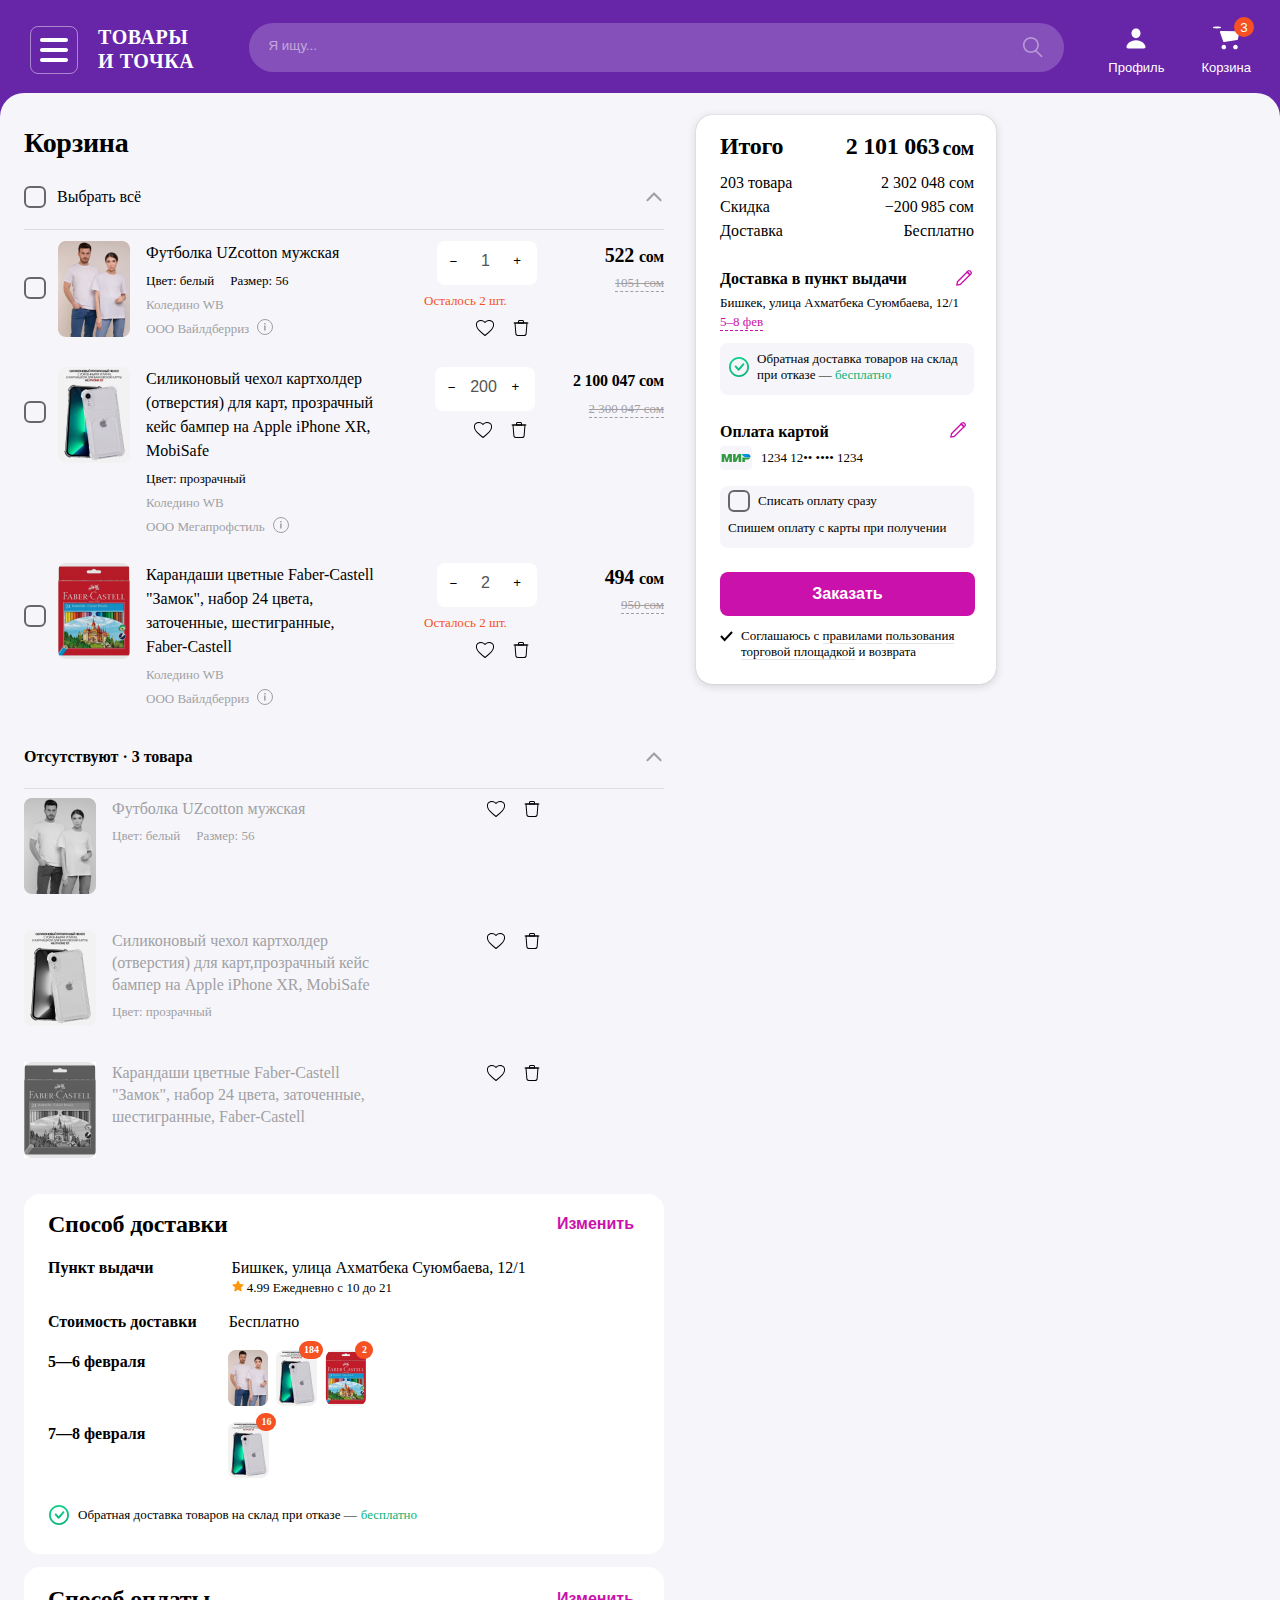
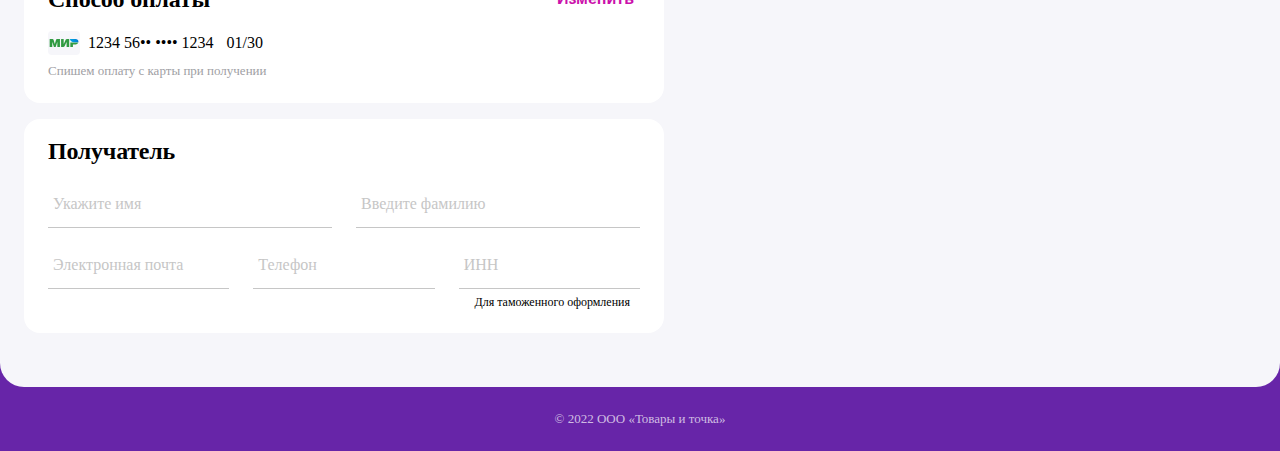
==== src/index.html @ 8419128e "init: counter" ====
<!DOCTYPE html>
<html lang="en">
	<head>
		<meta charset="UTF-8" />
		<meta name="viewport" content="width=device-width, initial-scale=1.0" />
		<link rel="stylesheet" href="/src/styles/reset.css" />
		<link rel="stylesheet" href="/src/styles/fonts.css" />
		<link rel="stylesheet" href="/src/styles/style.css" />
		<title>wb-cart</title>
	</head>
	<body>
		<!-- Header -->
		<header class="header">
			<div class="header__inner">
				<div class="header__box">
					<button class="header__burger">
						<img
							src="../public/images/catalog-burger.svg"
							alt="cart_icon"
							class="header__burger_image"
						/>

						<span class="header__burger-span">
							<svg width="28" height="28" viewBox="0 0 28 28" fill="none" xmlns="http://www.w3.org/2000/svg">
							<path fill-rule="evenodd" clip-rule="evenodd" d="M2.75 6C2.75 5.30964 3.30964 4.75 4 4.75H24C24.6904 4.75 25.25 5.30964 25.25 6C25.25 6.69036 24.6904 7.25 24 7.25H4C3.30964 7.25 2.75 6.69036 2.75 6Z" fill="white"/>
							<path fill-rule="evenodd" clip-rule="evenodd" d="M2.75 14C2.75 13.3096 3.30964 12.75 4 12.75H24C24.6904 12.75 25.25 13.3096 25.25 14C25.25 14.6904 24.6904 15.25 24 15.25H4C3.30964 15.25 2.75 14.6904 2.75 14Z" fill="white"/>
							<path fill-rule="evenodd" clip-rule="evenodd" d="M2.75 22C2.75 21.3096 3.30964 20.75 4 20.75H18C18.6904 20.75 19.25 21.3096 19.25 22C19.25 22.6904 18.6904 23.25 18 23.25H4C3.30964 23.25 2.75 22.6904 2.75 22Z" fill="white"/>
						</svg>
						</span>

					</button>
					<h1 class="header__title">Товары <br />и точка</h1>
				</div>

				<h1 class="header__logo">
					Товары и точка
				</h1>

				<div class="header__input-wrapper">
					<input
						type="text"
						class="header__input"
						placeholder="Я ищу..."
					/>
					<span class="header__input-span">
						<img
							src="../public/images/search.svg"
							alt="search_icon"
						/>
					</span>

					<button class="header__profile-search">
						<svg width="28" height="28" viewBox="0 0 28 28" fill="none" xmlns="http://www.w3.org/2000/svg">
							<path fill-rule="evenodd" clip-rule="evenodd" d="M5.99886 12C5.99886 10.4087 6.631 8.88258 7.75622 7.75736C8.88143 6.63214 10.4076 6 11.9989 6C13.5902 6 15.1163 6.63214 16.2415 7.75736C17.3667 8.88258 17.9989 10.4087 17.9989 12C17.9989 13.5913 17.3667 15.1174 16.2415 16.2426C15.1163 17.3679 13.5902 18 11.9989 18C10.4076 18 8.88143 17.3679 7.75622 16.2426C6.631 15.1174 5.99886 13.5913 5.99886 12ZM11.9989 4C10.7257 4.00018 9.471 4.30422 8.339 4.88684C7.20699 5.46946 6.23038 6.31384 5.49034 7.3498C4.7503 8.38577 4.26819 9.5834 4.08409 10.8432C3.89998 12.1029 4.0192 13.3884 4.43183 14.5928C4.84446 15.7973 5.53859 16.8858 6.45652 17.768C7.37446 18.6502 8.48969 19.3006 9.70953 19.6651C10.9294 20.0296 12.2186 20.0977 13.4701 19.8638C14.7215 19.6298 15.8991 19.1006 16.9049 18.32L22.4339 23.85C22.6215 24.0375 22.8759 24.1428 23.1412 24.1427C23.4065 24.1426 23.6608 24.0371 23.8484 23.8495C24.0359 23.6619 24.1412 23.4074 24.1411 23.1421C24.141 22.8769 24.0355 22.6225 23.8479 22.435L18.3179 16.905C19.2356 15.7225 19.8032 14.3063 19.9561 12.8173C20.109 11.3283 19.8411 9.82621 19.1829 8.48188C18.5246 7.13754 17.5024 6.00485 16.2324 5.21256C14.9625 4.42027 13.4957 4.00017 11.9989 4Z" fill="white"/>
						</svg>
					</button>
				</div>

				<div class="header__wrapper">
					<button class="header__profile">
						<img
							src="/public/images/user-icon.svg"
							alt="user_icon"
						/>
						<p class="header__profile-text">Профиль</p>
					</button>
					<button class="header__cart">
						<img
							src="/public/images/cart-icon.svg"
							alt="user_icon"
						/>
						<span class="header__cart-span">3</span>
						<span class="header__profile-text">Корзина</span>

					</button>

				</div>
			</div>
		</header>
		<!-- Main -->
		<main class="main">
			<div class="container">
				<!-- cart -->
				<section class="cart">
					<div class="orders">
						<h2 class="orders__title">Корзина</h2>
						<!-- custom checkbox -->
						<div class="orders__box">
							<label class="checkbox__wrap">
								<input
										type="checkbox"
										class="real-checkbox"
								/>
								<span class="custom-checkbox select-all"></span>
								<span class="checkbox__wrap-spn">Выбрать всё</span>
							</label>
							<span class="orders__box-spn">
								<img
								src="../public/images/arrow-icon.svg"
								alt="arrow-icon"
							/>
							</span>
						</div>


						<div class="orders__mob">
							<label class="checkbox__mob-wrap">
								<input
										type="checkbox"
										class="real-checkbox"
								/>
								<span class="custom-checkbox__mob"></span>
								Выбрать все
							</label>

							<img
									src="../public/images/arrow-icon.svg"
									alt="arrow-icon"
							/>
						</div>

						<!-- orders list and orders items -->
						<ul class="orders__list">
							<li class="orders__item">
								<div class="order__item_inner">
									<label class="checkbox__wrap-custom">
										<input
											type="checkbox"
											class="real-checkbox selected-check"
										
										/>
										<span class="custom-checkbox"></span>
									</label>
									<div class="orders__item-box">
										<img
											src="../public/images/cart-item-1.png"
											alt="item-photo"
											class="orders__item-img"
										/>

										<div class="order__container">
											<h3 class="order__container-titile">
												Футболка UZcotton мужская
											</h3>
											<div class="text__container">
												<p class="cart__text">
													Цвет: белый
												</p>
												<p class="cart__text">
													Размер: 56
												</p>
											</div>
											<p class="order__container_descr">
												Коледино WB
											</p>
											<div class="place__container">
												<p
													class="order__container_place"
												>
													OOO Вайлдберриз
												</p>
												<span class="order__container-span" id="place-1">
													<img
													src="../public/images/icon-20.svg"
													alt="icon"
												/>
												</span>


												<div class="place-tooltip" id="tooltip-place-1">
													<div class="place-tooltip__inner">
														<p class="place-tooltip__title">OOO «МЕГАПРОФСТИЛЬ»</p>
														<p class="place-tooltip__text">ОГРН: 5167746237148</p>
														<p class="place-tooltip__adress">129337, Москва, улица Красная Сосна, 2, корпус 1, стр. 1, помещение 2, офис 34</p>
													</div>
												</div>


											</div>
										</div>
									</div>
								</div>
								<!-- counter -->
								<div class="orders__wrap">
									<div class="order__counter">
										<div class="order__counter-container" data-counter>
											<button class="order__counter-btn btn-minus">
												−
											</button>
											<input type="text" class="order__counter-spn" disabled value="1" id="input-1"
												></input>
											
											<button
												class="order__counter-btn  btn-plus"
											>
											+
											</button>
										</div>
										<p class="order__counter-text">
											Осталось 2 шт.
										</p>
										<!-- wrapper -->
										<div class="order__wrap">
											<button class="order__wrap_btn">
												<span class="order-hurt">
													<svg width="20" height="20" viewBox="0 0 20 20" fill="none" xmlns="http://www.w3.org/2000/svg">
														<path fill-rule="evenodd" clip-rule="evenodd" d="M3.03396 4.05857C2.26589 4.75224 1.76684 5.83284 1.99493 7.42928C2.22332 9.02783 3.26494 10.6852 4.80436 12.3478C6.25865 13.9184 8.10962 15.4437 9.99996 16.874C11.8903 15.4437 13.7413 13.9184 15.1956 12.3478C16.735 10.6852 17.7766 9.02783 18.005 7.4293C18.233 5.83285 17.734 4.75224 16.9659 4.05856C16.1766 3.34572 15.055 3 14 3C12.1319 3 11.0923 4.08479 10.5177 4.68443C10.4581 4.7466 10.4035 4.80356 10.3535 4.85355C10.1582 5.04882 9.84166 5.04882 9.6464 4.85355C9.59641 4.80356 9.54182 4.7466 9.48224 4.68443C8.90757 4.08479 7.86797 3 5.99995 3C4.94495 3 3.82325 3.34573 3.03396 4.05857ZM2.36371 3.31643C3.37369 2.40427 4.75202 2 5.99995 2C8.07123 2 9.34539 3.11257 9.99996 3.77862C10.6545 3.11257 11.9287 2 14 2C15.2479 2 16.6262 2.40428 17.6362 3.31644C18.6674 4.24776 19.2668 5.66715 18.9949 7.5707C18.7233 9.47217 17.5149 11.3148 15.9294 13.0272C14.3355 14.7486 12.3064 16.3952 10.3 17.9C10.1222 18.0333 9.87773 18.0333 9.69995 17.9C7.69353 16.3952 5.66443 14.7485 4.0706 13.0272C2.48503 11.3148 1.27665 9.47217 1.00498 7.57072C0.733012 5.66716 1.33249 4.24776 2.36371 3.31643Z" fill="black"/>
														</svg>
														
												</span>
											</button>
											<button class="order__wrap_btn">
												<span class="order__trash">
													<svg width="20" height="20" viewBox="0 0 20 20" fill="none" xmlns="http://www.w3.org/2000/svg">
														<path fill-rule="evenodd" clip-rule="evenodd" d="M2.5 5C2.5 4.72386 2.72386 4.5 3 4.5H17C17.2761 4.5 17.5 4.72386 17.5 5C17.5 5.27614 17.2761 5.5 17 5.5H3C2.72386 5.5 2.5 5.27614 2.5 5Z" fill="black"/>
														<path fill-rule="evenodd" clip-rule="evenodd" d="M3.4584 4.5H16.5059L15.6411 15.6926C15.5405 16.9947 14.4546 18 13.1486 18H6.84639C5.54299 18 4.45829 16.9986 4.35435 15.6994L3.4584 4.5ZM4.5416 5.5L5.35117 15.6196C5.41353 16.3992 6.06435 17 6.84639 17H13.1486C13.9322 17 14.5837 16.3968 14.6441 15.6155L15.4256 5.5H4.5416Z" fill="black"/>
														<path fill-rule="evenodd" clip-rule="evenodd" d="M13 5.5H7V3.46875C7 2.65758 7.65758 2 8.46875 2H11.5312C12.3424 2 13 2.65758 13 3.46875V5.5ZM8.46875 3C8.20987 3 8 3.20987 8 3.46875V4.5H12V3.46875C12 3.20987 11.7901 3 11.5312 3H8.46875Z" fill="black"/>
														</svg>
														
												</span>
											</button>
										</div>
									</div>
									<!-- total-price -->
									<div class="order__total">
										<p class="order__total-price">
											522 <span class="order__total-spn">сом</span>
									</p>
										<p class="order__total-ghost">
											1051 сом
										</p>
										<div class="order__total-tooltip">
											<ul class="total__tooltip-list">
												<li class="total__tooltip-item">
													<p class="tooltip__item-ghost">Скидка 55%</p>
													<p class="tooltip__item-text">−300 сом</p>
												</li>
												<li class="total__tooltip-item">
													<p class="tooltip__item-ghost">Скидка покупателя 10%</p>
													<p class="tooltip__item-text">−30 сом</p>
												</li>
											</ul>
										</div>
									</div>
								</div>
							</li>
							<li class="orders__item">
								<div class="order__item_inner">
									<label class="checkbox__wrap-custom-2">
										<input
											type="checkbox"
											class="real-checkbox selected-check"
										/>
										<span class="custom-checkbox check-1"></span>
									</label>
									<div class="orders__item-box">
										<img
											src="../public/images/cart-item-2.png"
											alt="item-photo"
											class="orders__item-img"
										/>

										<div class="order__container">
											<h3 class="order__container-titile">
												Силиконовый чехол картхолдер<br> (отверстия) для карт, прозрачный<br> кейс бампер на Apple iPhone XR,<br> MobiSafe
											</h3>
											<div class="text__container">
												<p class="cart__text">
													Цвет: прозрачный
												</p>
											
											</div>
											<p class="order__container_descr">
												Коледино WB
											</p>
											<div class="place__container">
												<p
													class="order__container_place"
												>
                                                OOO Мегапрофстиль
												</p>
												<span class="order__container-span" id="place-2">
													<img
													src="../public/images/icon-20.svg"
													alt="icon"
												/>

												<div class="place-tooltip place-style-1" id="tooltip-place-2">
													<div class="place-tooltip__inner">
														<p class="place-tooltip__title">OOO «МЕГАПРОФСТИЛЬ»</p>
														<p class="place-tooltip__text">ОГРН: 5167746237148</p>
														<p class="place-tooltip__adress">129337, Москва, улица Красная Сосна, 2, корпус 1, стр. 1, помещение 2, офис 34</p>
													</div>
												</div>

											</div>
										</div>
									</div>
								</div>
								<!-- counter -->
								<div class="orders__wrap">
									<div class="order__counter">
										<div class="order__counter-container" data-counter>
											<button class="order__counter-btn btn-minus">
												−
											</button>
											<input type="text" class="order__counter-spn" disabled value="200" id="input-1"
												></input>
											
											<button
												class="order__counter-btn  btn-plus"
											>
											+
											</button>
											
										</div>
										
										
										<!-- wrapper -->
										<div class="order__wrap">
											<button class="order__wrap_btn">
												<span class="order-hurt">
													<svg width="20" height="20" viewBox="0 0 20 20" fill="none" xmlns="http://www.w3.org/2000/svg">
														<path fill-rule="evenodd" clip-rule="evenodd" d="M3.03399 4.05857C2.26592 4.75224 1.76687 5.83284 1.99496 7.42928C2.22335 9.02783 3.26497 10.6852 4.80439 12.3478C6.25868 13.9184 8.10965 15.4437 9.99999 16.874C11.8903 15.4437 13.7413 13.9184 15.1956 12.3478C16.7351 10.6852 17.7767 9.02783 18.005 7.4293C18.2331 5.83285 17.734 4.75224 16.9659 4.05856C16.1767 3.34572 15.055 3 14 3C12.132 3 11.0924 4.08479 10.5177 4.68443C10.4581 4.7466 10.4035 4.80356 10.3535 4.85355C10.1583 5.04882 9.84169 5.04882 9.64643 4.85355C9.59644 4.80356 9.54185 4.7466 9.48227 4.68443C8.9076 4.08479 7.868 3 5.99999 3C4.94498 3 3.82328 3.34573 3.03399 4.05857ZM2.36374 3.31643C3.37372 2.40427 4.75205 2 5.99999 2C8.07126 2 9.34542 3.11257 9.99999 3.77862C10.6545 3.11257 11.9287 2 14 2C15.2479 2 16.6262 2.40428 17.6362 3.31644C18.6674 4.24776 19.2669 5.66715 18.995 7.5707C18.7233 9.47217 17.515 11.3148 15.9294 13.0272C14.3355 14.7486 12.3064 16.3952 10.3 17.9C10.1222 18.0333 9.87776 18.0333 9.69999 17.9C7.69356 16.3952 5.66446 14.7485 4.07063 13.0272C2.48506 11.3148 1.27668 9.47217 1.00501 7.57072C0.733043 5.66716 1.33253 4.24776 2.36374 3.31643Z" fill="black"/>
														</svg>
														
												</span>
											</button>
											<button class="order__wrap_btn">
												<span class="order-trash">
													<svg width="20" height="20" viewBox="0 0 20 20" fill="none" xmlns="http://www.w3.org/2000/svg">
														<path fill-rule="evenodd" clip-rule="evenodd" d="M2.5 5C2.5 4.72386 2.72386 4.5 3 4.5H17C17.2761 4.5 17.5 4.72386 17.5 5C17.5 5.27614 17.2761 5.5 17 5.5H3C2.72386 5.5 2.5 5.27614 2.5 5Z" fill="black"/>
														<path fill-rule="evenodd" clip-rule="evenodd" d="M3.4584 4.5H16.5059L15.6411 15.6926C15.5405 16.9947 14.4546 18 13.1486 18H6.84639C5.54299 18 4.45829 16.9986 4.35435 15.6994L3.4584 4.5ZM4.5416 5.5L5.35117 15.6196C5.41353 16.3992 6.06435 17 6.84639 17H13.1486C13.9322 17 14.5837 16.3968 14.6441 15.6155L15.4256 5.5H4.5416Z" fill="black"/>
														<path fill-rule="evenodd" clip-rule="evenodd" d="M13 5.5H7V3.46875C7 2.65758 7.65758 2 8.46875 2H11.5312C12.3424 2 13 2.65758 13 3.46875V5.5ZM8.46875 3C8.20987 3 8 3.20987 8 3.46875V4.5H12V3.46875C12 3.20987 11.7901 3 11.5312 3H8.46875Z" fill="black"/>
														</svg>
														
												</span>
											</button>
										</div>
									</div>
									<!-- total-price -->
									<div class="order__total">
										<p class="order__total-price price-1">
											2 100 047 
											<span
											class="order__total-spn"
											>сом</span>
										</p>
										<p class="order__total-ghost" id="ghost-2">
											2 300 047 сом
										</p>

										<div class="order__total-tooltip tooltip-2" id="tooltip-2">
											<ul class="total__tooltip-list">
												<li class="total__tooltip-item">
													<p class="tooltip__item-ghost">Скидка 55%</p>
													<p class="tooltip__item-text">−300 сом</p>
												</li>
												<li class="total__tooltip-item">
													<p class="tooltip__item-ghost">Скидка покупателя 10%</p>
													<p class="tooltip__item-text">−30 сом</p>
												</li>
											</ul>
										</div>
									</div>
								</div>
							</li>
							<li class="orders__item">
								<div class="order__item_inner">
									<label class="checkbox__wrap-custom-3 check-2">
										<input
											type="checkbox"
											class="real-checkbox selected-check"
										/>
										<span class="custom-checkbox"></span>
									</label>
									<div class="orders__item-box">
										<img
											src="../public/images/cart-item-3.png"
											alt="item-photo"
											class="orders__item-img"
										/>

										<div class="order__container">
											<h3 class="order__container-titile">
												Карандаши цветные Faber-Castell<br> "Замок", набор 24 цвета,<br> заточенные, шестигранные,<br>Faber-Castell 
											</h3>
											
											<p class="order__container_descr">
												Коледино WB
											</p>
											<div class="place__container">
												<p
													class="order__container_place"
												>
													OOO Вайлдберриз
												</p>
												<span class="order__container-span" id="place-3">
													<img
													src="../public/images/icon-20.svg"
													alt="icon"
												/>
												<div class="place-tooltip place-style-2" id="tooltip-place-3">
													<div class="place-tooltip__inner">
														<p class="place-tooltip__title">OOO «МЕГАПРОФСТИЛЬ»</p>
														<p class="place-tooltip__text">ОГРН: 5167746237148</p>
														<p class="place-tooltip__adress">129337, Москва, улица Красная Сосна, 2, корпус 1, стр. 1, помещение 2, офис 34</p>
													</div>
												</div>

												</span>
											</div>
										</div>
									</div>
								</div>
								<!-- counter -->
								<div class="orders__wrap">
									<div class="order__counter">
										<div class="order__counter-container" data-counter>
											<button class="order__counter-btn btn-minus">
												−
											</button>
											<input type="text" class="order__counter-spn" disabled value="2" id="input-1"
												></input>
											
											<button
												class="order__counter-btn  btn-plus"
											>
											+
											</button>
									
										</div>
										<p class="order__counter-text">
											Осталось 2 шт.
										</p>
										<!-- wrapper -->
										<div class="order__wrap">
											<button class="order__wrap_btn">
												<span class="order-hurt">
													<svg width="20" height="20" viewBox="0 0 20 20" fill="none" xmlns="http://www.w3.org/2000/svg">
														<path fill-rule="evenodd" clip-rule="evenodd" d="M3.03399 4.05857C2.26592 4.75224 1.76687 5.83284 1.99496 7.42928C2.22335 9.02783 3.26497 10.6852 4.80439 12.3478C6.25868 13.9184 8.10965 15.4437 9.99999 16.874C11.8903 15.4437 13.7413 13.9184 15.1956 12.3478C16.7351 10.6852 17.7767 9.02783 18.005 7.4293C18.2331 5.83285 17.734 4.75224 16.9659 4.05856C16.1767 3.34572 15.055 3 14 3C12.132 3 11.0924 4.08479 10.5177 4.68443C10.4581 4.7466 10.4035 4.80356 10.3535 4.85355C10.1583 5.04882 9.84169 5.04882 9.64643 4.85355C9.59644 4.80356 9.54185 4.7466 9.48227 4.68443C8.9076 4.08479 7.868 3 5.99999 3C4.94498 3 3.82328 3.34573 3.03399 4.05857ZM2.36374 3.31643C3.37372 2.40427 4.75205 2 5.99999 2C8.07126 2 9.34542 3.11257 9.99999 3.77862C10.6545 3.11257 11.9287 2 14 2C15.2479 2 16.6262 2.40428 17.6362 3.31644C18.6674 4.24776 19.2669 5.66715 18.995 7.5707C18.7233 9.47217 17.515 11.3148 15.9294 13.0272C14.3355 14.7486 12.3064 16.3952 10.3 17.9C10.1222 18.0333 9.87776 18.0333 9.69999 17.9C7.69356 16.3952 5.66446 14.7485 4.07063 13.0272C2.48506 11.3148 1.27668 9.47217 1.00501 7.57072C0.733043 5.66716 1.33253 4.24776 2.36374 3.31643Z" fill="black"/>
														</svg>
														
												</span>
											</button>
											<button class="order__wrap_btn">
												<span class="order-trash">
													<svg width="20" height="20" viewBox="0 0 20 20" fill="none" xmlns="http://www.w3.org/2000/svg">
														<path fill-rule="evenodd" clip-rule="evenodd" d="M2.5 5C2.5 4.72386 2.72386 4.5 3 4.5H17C17.2761 4.5 17.5 4.72386 17.5 5C17.5 5.27614 17.2761 5.5 17 5.5H3C2.72386 5.5 2.5 5.27614 2.5 5Z" fill="black"/>
														<path fill-rule="evenodd" clip-rule="evenodd" d="M3.4584 4.5H16.5059L15.6411 15.6926C15.5405 16.9947 14.4546 18 13.1486 18H6.84639C5.54299 18 4.45829 16.9986 4.35435 15.6994L3.4584 4.5ZM4.5416 5.5L5.35117 15.6196C5.41353 16.3992 6.06435 17 6.84639 17H13.1486C13.9322 17 14.5837 16.3968 14.6441 15.6155L15.4256 5.5H4.5416Z" fill="black"/>
														<path fill-rule="evenodd" clip-rule="evenodd" d="M13 5.5H7V3.46875C7 2.65758 7.65758 2 8.46875 2H11.5312C12.3424 2 13 2.65758 13 3.46875V5.5ZM8.46875 3C8.20987 3 8 3.20987 8 3.46875V4.5H12V3.46875C12 3.20987 11.7901 3 11.5312 3H8.46875Z" fill="black"/>
														</svg>
														
												</span>
											</button>
										</div>
									</div>
									<!-- total-price -->
									<div class="order__total">
										<p class="order__total-price">
											494
											<span class="order__total-spn"> сом</span>
										<p class="order__total-ghost" id="ghost-3">
											950 сом
										</p>
										<div class="order__total-tooltip tooltip-3" id="tooltip-3">
											<ul class="total__tooltip-list">
												<li class="total__tooltip-item">
													<p class="tooltip__item-ghost">Скидка 55%</p>
													<p class="tooltip__item-text">−300 сом</p>
												</li>
												<li class="total__tooltip-item">
													<p class="tooltip__item-ghost">Скидка покупателя 10%</p>
													<p class="tooltip__item-text">−30 сом</p>
												</li>
											</ul>
										</div>
									</div>
								</div>
							</li>
							<!-- mobile -->
							<li class="orders__item-mobile nth-1">
								<div class="orders__mobile-right">
										<label class="checkbox__wrap-custom">
										<input
												type="checkbox"
												class="real-checkbox"
										/>
										<span class="custom-checkbox checkbox-1"></span>
									</label>
									<!-- mobile-counter -->
									<img src="../public/images/cart-item-1.png" alt="icon" class="item__mobile">
									<div class="order__counter-container">
										<button class="order__counter-btn counter-modile-decr">
											<svg width="11" height="2" viewBox="0 0 11 2" fill="none" xmlns="http://www.w3.org/2000/svg">
												<path d="M10.0996 1.49088H0.919922V0.182281H10.0996V1.49088Z" fill="black" fill-opacity="0.2"/>
												</svg>												
										</button>
										<span class="order__counter-spn"
										>1</span
										>
										<button
												class="order__counter-btn-disable counter-modile-decr"
										>
										<svg width="11" height="10" viewBox="0 0 11 10" fill="none" xmlns="http://www.w3.org/2000/svg">
											<path d="M10.0996 5.49088H6.1543V9.42642H4.85547V5.49088H0.919922V4.18228H4.85547V0.246735H6.1543V4.18228H10.0996V5.49088Z" fill="black"/>
											</svg>
											
										</button>
									</div>
									<span class="orders__mobile-spn">56</span>
								</div>
								<div class="orders__mobile-left">
									<div class="mobile-left__inner">
										<div class="mobile__price-wrap">
											<p class="mobile__price-new">
												522
												<span class="mobile__price-old"> сом</span>
											</p>

											<p class="order__total-ghost">
												1051 сом
											</p>
										</div>
										<p class="mobile__item-title">Футболка UZcotton мужская</p>
										<p class="mobile__item-descr">Цвет: белый</p>
										<p class="mobile__item-ghost">Коледино WB</p>


										<div class="mobile__fav-container">
											<div class="mobile__fav-container--left">
												<p class="mobile__fav-text">Осталось 2 шт.</p>
											</div>
											<div class="mobile__fav-container--right">
												<img src="/public/images/icon-hurt.svg" alt="hurt-icon">
												<img src="/public/images/icon-trash.svg" alt="trash-icon">
											</div>
										</div>
									</div>

								</div>
							</li>
							<li class="orders__item-mobile">
								<div class="orders__mobile-right">
									<label class="checkbox__wrap-custom">
										<input
												type="checkbox"
												class="real-checkbox"
										/>
										<span class="custom-checkbox"></span>
									</label>
									<img src="../public/images/cart-item-2.png" alt="icon" class="item__mobile">
									<div class="order__counter-container container-order-1">
										<button class="order__counter-btn">
											<svg width="11" height="2" viewBox="0 0 11 2" fill="none" xmlns="http://www.w3.org/2000/svg">
												<path d="M10.0996 1.49088H0.919922V0.182281H10.0996V1.49088Z" fill="black"/>
												</svg>
												
										</button>
										<span class="order__counter-spn"
										>200</span
										>
										<button
												class="order__counter-btn-disable dis-1 counter-modile-decr"
										>
										<svg width="11" height="10" viewBox="0 0 11 10" fill="none" xmlns="http://www.w3.org/2000/svg">
											<path d="M10.0996 5.49088H6.1543V9.42642H4.85547V5.49088H0.919922V4.18228H4.85547V0.246735H6.1543V4.18228H10.0996V5.49088Z" fill="black"/>
											</svg>
											
										</button>
									</div>

								</div>
								<div class="orders__mobile-left">
									<div class="mobile-left__inner">
										<div class="mobile__price-wrap price-wrap-1">
											<p class="mobile__price-new">
												2 100 047
												<span class="mobile__price-old"> сом</span>
											</p>

											<p class="order__total-ghost">
												2 300 047 сом
											</p>
										</div>
										<p class="mobile__item-title">Силиконовый чехол<br> картхолдер (отверстия) для...</p>
										<p class="mobile__item-descr">Цвет: прозрачный</p>
										<p class="mobile__item-ghost">Коледино WB</p>


										<div class="mobile__fav-container cont-1">
											<div class="mobile__fav-container--left">

											</div>
											<div class="mobile__fav-container--right">
												<img src="/public/images/icon-hurt.svg" alt="hurt-icon">
												<img src="/public/images/icon-trash.svg" alt="trash-icon">
											</div>
										</div>
									</div>

								</div>
							</li>
							<li class="orders__item-mobile nth-3">
								<div class="orders__mobile-right">
									<label class="checkbox__wrap-custom">
										<input
												type="checkbox"
												class="real-checkbox"
										/>
										<span class="custom-checkbox checkbox-3"></span>
									</label>
									<img src="../public/images/cart-item-3.png" alt="icon" class="item__mobile">
									<div class="order__counter-container container-order-2">
										<button class="order__counter-btn">
											<svg width="11" height="3" viewBox="0 0 11 3" fill="none" xmlns="http://www.w3.org/2000/svg">
												<path d="M10.0996 2.15753H0.919922V0.848938H10.0996V2.15753Z" fill="black"/>
												</svg>
												
										</button>
										<span class="order__counter-spn"
										>2</span
										>
										<button
												class="order__counter-btn-disable dis-1"
										>
										<svg width="11" height="11" viewBox="0 0 11 11" fill="none" xmlns="http://www.w3.org/2000/svg">
											<path d="M10.0996 6.15753H6.1543V10.0931H4.85547V6.15753H0.919922V4.84894H4.85547V0.913391H6.1543V4.84894H10.0996V6.15753Z" fill="black"/>
											</svg>
											
										</button>
									</div>
								</div>
								<div class="orders__mobile-left">
									<div class="mobile-left__inner">
										<div class="mobile__price-wrap price-wrap-2">
											<p class="mobile__price-new">
												494
												<span class="mobile__price-old"> сом</span>
											</p>

											<p class="order__total-ghost">
												950 сом
											</p>
										</div>
										<p class="mobile__item-title">Карандаши цветные Faber-<br>Castell "Замок", набор 24 цв...</p>
										<p class="mobile__item-ghost">Коледино WB</p>


										<div class="mobile__fav-container fav-2">
											<div class="mobile__fav-container--left">
												<p class="mobile__fav-text">Осталось 2 шт.</p>
											</div>
											<div class="mobile__fav-container--right">
												<img src="/public/images/icon-hurt.svg" alt="hurt-icon">
												<img src="/public/images/icon-trash.svg" alt="trash-icon">
											</div>
										</div>
									</div>

								</div>
							</li>
						</ul>
                        <!-- absence items -->
                        <div class="ubsence">
                            <div class="ubsence__inner">
                                <h4 class="ubsence__title">
                                    Отсутствуют · 3 товара
                                </h4>
                                <span class="orders__box-span">
									<img src="../public/images/arrow-icon.svg" alt="arrow-icon">
								</span>
                            </div>

                            <ul class="ubsence__list">
                                <li class="ubsence__item">
                                    <div class="ubsence__item-container">
                                        <img src="/public/images/ghost-cart-1.png" alt="cart_icon">
                                        <div class="ubsence__container">
                                            <h4 class="ubsence__container_title">Футболка UZcotton мужская</h4>
                                            <div class="ubsence__box">
                                                <p class="ubsence__box_text">Цвет: белый</p>
                                                <p class="ubsence__box_text">Размер: 56</p>
                                            </div>
                                        </div>
                                    </div>
                                    
                                    <div class="ubsense__icons">
                                        <button
                                        class="ubsense__icons-btn"
                                        >
										<span class="order-hurt">
											<svg width="20" height="20" viewBox="0 0 20 20" fill="none" xmlns="http://www.w3.org/2000/svg">
												<path fill-rule="evenodd" clip-rule="evenodd" d="M3.03399 4.05857C2.26592 4.75224 1.76687 5.83284 1.99496 7.42928C2.22335 9.02783 3.26497 10.6852 4.80439 12.3478C6.25868 13.9184 8.10965 15.4437 9.99999 16.874C11.8903 15.4437 13.7413 13.9184 15.1956 12.3478C16.7351 10.6852 17.7767 9.02783 18.005 7.4293C18.2331 5.83285 17.734 4.75224 16.9659 4.05856C16.1767 3.34572 15.055 3 14 3C12.132 3 11.0924 4.08479 10.5177 4.68443C10.4581 4.7466 10.4035 4.80356 10.3535 4.85355C10.1583 5.04882 9.84169 5.04882 9.64643 4.85355C9.59644 4.80356 9.54185 4.7466 9.48227 4.68443C8.9076 4.08479 7.868 3 5.99999 3C4.94498 3 3.82328 3.34573 3.03399 4.05857ZM2.36374 3.31643C3.37372 2.40427 4.75205 2 5.99999 2C8.07126 2 9.34542 3.11257 9.99999 3.77862C10.6545 3.11257 11.9287 2 14 2C15.2479 2 16.6262 2.40428 17.6362 3.31644C18.6674 4.24776 19.2669 5.66715 18.995 7.5707C18.7233 9.47217 17.515 11.3148 15.9294 13.0272C14.3355 14.7486 12.3064 16.3952 10.3 17.9C10.1222 18.0333 9.87776 18.0333 9.69999 17.9C7.69356 16.3952 5.66446 14.7485 4.07063 13.0272C2.48506 11.3148 1.27668 9.47217 1.00501 7.57072C0.733043 5.66716 1.33253 4.24776 2.36374 3.31643Z" fill="black"/>
												</svg>
										</span>
									
									</button>
                                        <button 
                                        class="ubsense__icons-btn"
                                        >
                                            <span class="order-trash">
												<svg width="20" height="20" viewBox="0 0 20 20" fill="none" xmlns="http://www.w3.org/2000/svg">
													<path fill-rule="evenodd" clip-rule="evenodd" d="M2.5 5C2.5 4.72386 2.72386 4.5 3 4.5H17C17.2761 4.5 17.5 4.72386 17.5 5C17.5 5.27614 17.2761 5.5 17 5.5H3C2.72386 5.5 2.5 5.27614 2.5 5Z" fill="black"/>
													<path fill-rule="evenodd" clip-rule="evenodd" d="M3.4584 4.5H16.5059L15.6411 15.6926C15.5405 16.9947 14.4546 18 13.1486 18H6.84639C5.54299 18 4.45829 16.9986 4.35435 15.6994L3.4584 4.5ZM4.5416 5.5L5.35117 15.6196C5.41353 16.3992 6.06435 17 6.84639 17H13.1486C13.9322 17 14.5837 16.3968 14.6441 15.6155L15.4256 5.5H4.5416Z" fill="black"/>
													<path fill-rule="evenodd" clip-rule="evenodd" d="M13 5.5H7V3.46875C7 2.65758 7.65758 2 8.46875 2H11.5312C12.3424 2 13 2.65758 13 3.46875V5.5ZM8.46875 3C8.20987 3 8 3.20987 8 3.46875V4.5H12V3.46875C12 3.20987 11.7901 3 11.5312 3H8.46875Z" fill="black"/>
													</svg>
													
											</span>
                                        </button>
                                    </div>
                                </li>
                                <li class="ubsence__item">
                                    <div class="ubsence__item-container">
                                        <img src="/public/images/ghost-cart-2.png" alt="cart_icon">
                                        <div class="ubsence__container">
                                            <h4 class="ubsence__container_title">Силиконовый чехол картхолдер<br> (отверстия) для карт,прозрачный кейс<br> бампер на Apple iPhone XR, MobiSafe</h4>
                                            <div class="ubsence__box">
                                                <p class="ubsence__box_text">Цвет: прозрачный</p>
                                            </div>
                                        </div>
                                    </div>
                                    
                                    <div class="ubsense__icons">
                                        <button
                                        class="ubsense__icons-btn"
                                        >
										<span class="order-hurt">
											<svg width="20" height="20" viewBox="0 0 20 20" fill="none" xmlns="http://www.w3.org/2000/svg">
												<path fill-rule="evenodd" clip-rule="evenodd" d="M3.03399 4.05857C2.26592 4.75224 1.76687 5.83284 1.99496 7.42928C2.22335 9.02783 3.26497 10.6852 4.80439 12.3478C6.25868 13.9184 8.10965 15.4437 9.99999 16.874C11.8903 15.4437 13.7413 13.9184 15.1956 12.3478C16.7351 10.6852 17.7767 9.02783 18.005 7.4293C18.2331 5.83285 17.734 4.75224 16.9659 4.05856C16.1767 3.34572 15.055 3 14 3C12.132 3 11.0924 4.08479 10.5177 4.68443C10.4581 4.7466 10.4035 4.80356 10.3535 4.85355C10.1583 5.04882 9.84169 5.04882 9.64643 4.85355C9.59644 4.80356 9.54185 4.7466 9.48227 4.68443C8.9076 4.08479 7.868 3 5.99999 3C4.94498 3 3.82328 3.34573 3.03399 4.05857ZM2.36374 3.31643C3.37372 2.40427 4.75205 2 5.99999 2C8.07126 2 9.34542 3.11257 9.99999 3.77862C10.6545 3.11257 11.9287 2 14 2C15.2479 2 16.6262 2.40428 17.6362 3.31644C18.6674 4.24776 19.2669 5.66715 18.995 7.5707C18.7233 9.47217 17.515 11.3148 15.9294 13.0272C14.3355 14.7486 12.3064 16.3952 10.3 17.9C10.1222 18.0333 9.87776 18.0333 9.69999 17.9C7.69356 16.3952 5.66446 14.7485 4.07063 13.0272C2.48506 11.3148 1.27668 9.47217 1.00501 7.57072C0.733043 5.66716 1.33253 4.24776 2.36374 3.31643Z" fill="black"/>
												</svg>
										</span>

									</button>
                                        <button 
                                        class="ubsense__icons-btn"
                                        >
										<span class="order-trash">
											<svg width="20" height="20" viewBox="0 0 20 20" fill="none" xmlns="http://www.w3.org/2000/svg">
												<path fill-rule="evenodd" clip-rule="evenodd" d="M2.5 5C2.5 4.72386 2.72386 4.5 3 4.5H17C17.2761 4.5 17.5 4.72386 17.5 5C17.5 5.27614 17.2761 5.5 17 5.5H3C2.72386 5.5 2.5 5.27614 2.5 5Z" fill="black"/>
												<path fill-rule="evenodd" clip-rule="evenodd" d="M3.4584 4.5H16.5059L15.6411 15.6926C15.5405 16.9947 14.4546 18 13.1486 18H6.84639C5.54299 18 4.45829 16.9986 4.35435 15.6994L3.4584 4.5ZM4.5416 5.5L5.35117 15.6196C5.41353 16.3992 6.06435 17 6.84639 17H13.1486C13.9322 17 14.5837 16.3968 14.6441 15.6155L15.4256 5.5H4.5416Z" fill="black"/>
												<path fill-rule="evenodd" clip-rule="evenodd" d="M13 5.5H7V3.46875C7 2.65758 7.65758 2 8.46875 2H11.5312C12.3424 2 13 2.65758 13 3.46875V5.5ZM8.46875 3C8.20987 3 8 3.20987 8 3.46875V4.5H12V3.46875C12 3.20987 11.7901 3 11.5312 3H8.46875Z" fill="black"/>
												</svg>
												
										</span>
                                        </button>
                                    </div>
                                </li>
                                <li class="ubsence__item">
                                    <div class="ubsence__item-container">
                                        <img src="/public/images/ghost-cart-3.jpg" alt="cart_icon">
                                        <div class="ubsence__container">
                                            <h4 class="ubsence__container_title">Карандаши цветные Faber-Castell<br> "Замок", набор 24 цвета, заточенные,<br> шестигранные, Faber-Castell</h4>
                                            
                                        </div>
                                    </div>
                                    
                                    <div class="ubsense__icons">
                                        <button
                                        class="ubsense__icons-btn"
                                        >
										<span class="order-hurt">
											<svg width="20" height="20" viewBox="0 0 20 20" fill="none" xmlns="http://www.w3.org/2000/svg">
												<path fill-rule="evenodd" clip-rule="evenodd" d="M3.03399 4.05857C2.26592 4.75224 1.76687 5.83284 1.99496 7.42928C2.22335 9.02783 3.26497 10.6852 4.80439 12.3478C6.25868 13.9184 8.10965 15.4437 9.99999 16.874C11.8903 15.4437 13.7413 13.9184 15.1956 12.3478C16.7351 10.6852 17.7767 9.02783 18.005 7.4293C18.2331 5.83285 17.734 4.75224 16.9659 4.05856C16.1767 3.34572 15.055 3 14 3C12.132 3 11.0924 4.08479 10.5177 4.68443C10.4581 4.7466 10.4035 4.80356 10.3535 4.85355C10.1583 5.04882 9.84169 5.04882 9.64643 4.85355C9.59644 4.80356 9.54185 4.7466 9.48227 4.68443C8.9076 4.08479 7.868 3 5.99999 3C4.94498 3 3.82328 3.34573 3.03399 4.05857ZM2.36374 3.31643C3.37372 2.40427 4.75205 2 5.99999 2C8.07126 2 9.34542 3.11257 9.99999 3.77862C10.6545 3.11257 11.9287 2 14 2C15.2479 2 16.6262 2.40428 17.6362 3.31644C18.6674 4.24776 19.2669 5.66715 18.995 7.5707C18.7233 9.47217 17.515 11.3148 15.9294 13.0272C14.3355 14.7486 12.3064 16.3952 10.3 17.9C10.1222 18.0333 9.87776 18.0333 9.69999 17.9C7.69356 16.3952 5.66446 14.7485 4.07063 13.0272C2.48506 11.3148 1.27668 9.47217 1.00501 7.57072C0.733043 5.66716 1.33253 4.24776 2.36374 3.31643Z" fill="black"/>
												</svg>
										</span>
										
									</button>
                                        <button 
                                        class="ubsense__icons-btn"
                                        >
										<span class="order-trash">
											<svg width="20" height="20" viewBox="0 0 20 20" fill="none" xmlns="http://www.w3.org/2000/svg">
												<path fill-rule="evenodd" clip-rule="evenodd" d="M2.5 5C2.5 4.72386 2.72386 4.5 3 4.5H17C17.2761 4.5 17.5 4.72386 17.5 5C17.5 5.27614 17.2761 5.5 17 5.5H3C2.72386 5.5 2.5 5.27614 2.5 5Z" fill="black"/>
												<path fill-rule="evenodd" clip-rule="evenodd" d="M3.4584 4.5H16.5059L15.6411 15.6926C15.5405 16.9947 14.4546 18 13.1486 18H6.84639C5.54299 18 4.45829 16.9986 4.35435 15.6994L3.4584 4.5ZM4.5416 5.5L5.35117 15.6196C5.41353 16.3992 6.06435 17 6.84639 17H13.1486C13.9322 17 14.5837 16.3968 14.6441 15.6155L15.4256 5.5H4.5416Z" fill="black"/>
												<path fill-rule="evenodd" clip-rule="evenodd" d="M13 5.5H7V3.46875C7 2.65758 7.65758 2 8.46875 2H11.5312C12.3424 2 13 2.65758 13 3.46875V5.5ZM8.46875 3C8.20987 3 8 3.20987 8 3.46875V4.5H12V3.46875C12 3.20987 11.7901 3 11.5312 3H8.46875Z" fill="black"/>
												</svg>
												
										</span>
                                        </button>
                                    </div>
                                </li>

								<li class="ubsence__item-mobile nonline">
									<div class="ubsence__mobile-inner">
										<div class="ubsence__mobile-left">
											<img src="/public/images/ghost-cart-1.png" alt="item" class="ghost__mob">
											<span class="ubsence__mobile-spn">56</span>
										</div>
										<div class="ubsence__mobile-right">
											<p class="ubsence__mobile-title">
												Футболка UZcotton мужская
											</p>
											<p class="ubsence__mobile-sub">
												Цвет: белый
											</p>
										</div>

									</div>
									<div class="ubsence__mobile-container">
										<div>
											<button class="ubsence__mobile-button">
												<img src="/public/images/icon-hurt.svg" alt="icon">
											</button>

											<button class="ubsence__mobile-button">
												<img src="/public/images/icon-trash.svg" alt="icon">
											</button>
										</div>
									</div>
								</li>
								<li class="ubsence__item-mobile">
									<div class="ubsence__mobile-inner inner-2">
										<div class="ubsence__mobile-left">
											<img src="/public/images/ghost-cart-2.png" alt="item" class="ghost__mob">

										</div>
										<div class="ubsence__mobile-right">
											<p class="ubsence__mobile-title">
												Силиконовый чехол<br> картхолдер (отверстия) для...
											</p>
											<p class="ubsence__mobile-sub">
												Цвет: прозрачный
											</p>
										</div>

									</div>
									<div class="ubsence__mobile-container">
										<div>
											<button class="ubsence__mobile-button">
												<img src="/public/images/icon-hurt.svg" alt="icon">
											</button>

											<button class="ubsence__mobile-button">
												<img src="/public/images/icon-trash.svg" alt="icon">
											</button>
										</div>
									</div>
								</li>
								<li class="ubsence__item-mobile">
									<div class="ubsence__mobile-inner inner-3">
										<div class="ubsence__mobile-left">
											<img src="/public/images/ghost-cart-3.jpg" alt="card" class="ghost__mob">
											<label class="checkbox__wrap-custom">
												<input
														type="checkbox"
														class="real-checkbox"
												/>
												<span class="custom-checkbox ghost"></span>
											</label>
											<span class="ubsence__mobile-spn spn-1">56/54/52...</span>
										</div>
										<div class="ubsence__mobile-right">
											<p class="ubsence__mobile-title">
												Карандаши цветные Faber-<br>Castell "Замок", набор 24 цв...
											</p>
										</div>

									</div>
									<div class="ubsence__mobile-container">
										<div>
											<button class="ubsence__mobile-button">
												<img src="/public/images/icon-hurt.svg" alt="icon">
											</button>

											<button class="ubsence__mobile-button">
												<img src="/public/images/icon-trash.svg" alt="icon">
											</button>
										</div>
									</div>
								</li>

                            </ul>
                        </div>
                        <!-- delevery -->

                        <div class="delevery">
                            <div class="delevery__inner">
                                <div class="delevery__box">
                                    <h2 class="delevery__title">Способ доставки</h2>
                                    <button class="delevery__button">Изменить</button>
                                </div>

                                <ul class="delevery__list">
                                    <li class="delevery__item item-1">
                                        <p class="item__title">Пункт выдачи</p>
                                        <div class="delevery__descr">
                                            <p class="delevery__text">Бишкек, улица Ахматбека Суюмбаева, 12/1</p>
                                        <p class="delevery__sub">
											<svg width="12" height="12" viewBox="0 0 12 12" fill="none" xmlns="http://www.w3.org/2000/svg">
												<path fill-rule="evenodd" clip-rule="evenodd" d="M6.69769 1.14922C6.43817 0.528396 5.56198 0.528387 5.30244 1.14919L6.69769 1.14922ZM5.30244 1.14919L4.14719 3.90977L1.19202 4.16613C0.519264 4.22467 0.262282 5.05966 0.759713 5.49464L3.00514 7.45915L2.33207 10.3824C2.18436 11.0238 2.87792 11.5567 3.46133 11.2023L6.00032 9.65611L8.53797 11.2015C9.12269 11.5588 9.81568 11.0227 9.66861 10.3826L8.99549 7.45915L11.2402 5.49537C11.7385 5.05961 11.4793 4.22519 10.8083 4.16667L7.85294 3.91029L6.69769 1.14922" fill="#FF970D"/>
												</svg>
												 4.99 Ежедневно с 10 до 21 </p>
                                        </div>
                                    </li>
									<li class="delevery__item">
                                        <p class="item__title">Стоимость доставки</p>
                                        <div class="delevery__descr">
                                            <p class="delevery__text">Бесплатно</p>
                                        </div>
                                    </li>
									<li class="delevery__item item-3">
                                        <p class="item__title">5—6 февраля</p>
                                        <div class="cart-container">
                                            <img src="../public/images/delevery-1.png" alt="cart_icon" class="delevery-cart-1">
												<img src="../public/images/delevery-2.png" alt="cart_icon"
												class="delevery-cart-2"
												>	
											<img src="../public/images/delevery-3.png" alt="cart_icon"
											class="delevery-cart-3"
											>
											<span class="price-span">184</span>
											<span class="price-span-2">2</span>
                                        </div>
                                    </li>
									<li class="delevery__item item-3">
                                        <p class="item__title">7—8 февраля</p>
                                        <div class="cart-container">
											<img src="../public/images/delevery-2.png" alt="cart_icon"
											class="delevery-cart-3"
											>
											<span class="price-span-3">16</span>
                                        </div>
                                    </li>
                                </ul>
								<div class="delevery__info">
									<img src="../public/images/delvery_info.svg" alt="icon">
									<p class="delevery__info-text">
										Обратная доставка товаров на склад при отказе —
									</p>
									<p class="delevery__info-green">бесплатно</p>

									<div class="delevery__info-tooltip" id="info-tooltip-1">
										<div class="info-tooltip__inner">
											<p class="info-tooltip__text">Если товары вам не подойдут, мы вернем их обратно на склад — это бесплатно</p>
										</div>
									</div>
								</div>

								<div class="delevery__mobile-info">
									<img src="../public/images/delvery_info.svg" alt="icon" class="info__img">
									<div class="delevery__mobile-box">
										<p class="delevery__mobile-text">
											Обратная доставка товаров на склад<br> при отказе — <span class="delevery__mobile-green">бесплатно</span>
										
										</p>
									</div>
								</div>
                            </div>
                        </div>
						<!-- payment -->
						<div class="payment">
							<div class="payment__inner">
								<div class="delevery__box">
                                    <h2 class="delevery__title">Способ оплаты</h2>
                                    <button class="delevery__button" id="delevery-btn">Изменить</button>
                                </div>
								<div class="payment__box">
									<img src="/public/images/payment-cart.svg" alt="payment_icon">
									<p class="payment__text">
										1234 56•• •••• 1234
									</p>
									<p class="payment__text">
										01/30
									</p>
								</div>
								<p class="payment__descr">Спишем оплату с карты при получении</p>
							</div>
						</div>

						<!-- form -->

						<div class="form">
							<div class="form__inner">
								<h2 class="delevery__title">Получатель</h2>
								<form class="form__box">
									<div class="group">
										<input type="text" required="required" class="input__text text-1" id="name-text">
										<span class="highlight"></span>
										<span class="bar"></span>
										<label class="form__label">Укажите имя</label>
										<span class="form__span-name"></span>
									</div>
									<div class="group">
										<input type="text" required="required" class="input__text text-2">
										<span class="highlight"></span>
										<span class="bar"></span>
										<label class="form__label">Введите фамилию</label>
										<span class="form__span-surname"></span>
									</div>
									</div>
									<div class="form__bottom">
										<div class="group">
											<input type="text" required="required" class="input__text text-3" data-rule="email">
											<span class="highlight"></span>
											<span class="bar"></span>
											<label class="form__label">Электронная почта</label>
											<span class="form__span">Проверьте адресс электронной почты</span>
										</div>
										<div class="group">
											<input type="phone" required="required" class="input__text text-4" data-rule="phone">
											<span class="highlight"></span>
											<span class="bar"></span>
											<label class="form__label">Телефон</label>
											<span class="form__span-next"></span>
										</div>
										<div class="group">
											<input type="number" required="required" class="input__text input-3 text-5" data-rule="inn">
											<span class="highlight"></span>
											<span class="bar"></span>
											<label class="form__label">ИНН</label>
											<span class="form__span-inn"></span>
										</div>
									
									</div>
									<div class="text-box">
										<p class="form__descr">
											Для таможенного оформления
										</p>
									</div>
								</form>
							</div>
						</div>

					</div>
					
				</section>
				<section class="total__cart">
					<div class="sum">
						<h2 class="sum__title">Итого</h2>
						<div class="sum__title_box">
							<p class="sum__title" id="total__sum">2 101 063</p>
						<p class="sum__title-text">сом</p>
						</div>
					</div>
					<ul class="sum__list">
						<li  class="sum__item">
							<p class="sum__item-text">203 товара</p>
							<p class="sum__item-text">2 302 048 сом</p>
						</li>
						<li  class="sum__item">
							<p class="sum__item-text">Скидка</p>
							<p class="sum__item-text">−200 985 сом</p>
						</li>
						<li  class="sum__item">
							<p class="sum__item-text">Доставка</p>
							<p class="sum__item-text">Бесплатно</p>
						</li>
					</ul>
					
					<div class="point">
						<div class="point__box">
							<h3 class="point__box-title">Доставка в пункт выдачи</h3>
							<span class="point__box-span">
								<img src="../public/images/icon-pen.svg" alt="icon_pen">
							</span>
						</div>

						<div class="point__inner">
							<p class="point__box-adress">Бишкек, улица Ахматбека Суюмбаева, 12/1</p>
						<p class="point__box-date">5–8 фев</p>
						</div>
					</div>


					<div class="redelivery__inner">
					<div class="redelivery">
							<img src="../public/images/delvery_info.svg" alt="icon">
						<div class="redelivery__box">
							<p class="redelivery__text">Обратная доставка товаров на склад при отказе — <span class="redelivery__green">бесплатно</span></p>



							<div class="delevery__info-tooltip tooltip-redelevery" id="redelivery-tooltip-1">
								<div class="info-tooltip__inner">
									<p class="info-tooltip__text">Если товары вам не подойдут, мы вернем их обратно на склад — это бесплатно</p>
								</div>
							</div>
							
						</div>
						</div> 
					</div>

					<div class="payments-cart">
						<div class="payments-cart__inner">
							<h4 class="payment-cart__title">Оплата картой</h4>
							<button class="payment__cart-btn"><img src="../public/images/icon-pen.svg" alt="icon-cart"></button>
						</div>

						<div class="payments-carts__box">
							<img src="/public/images/payment-cart.svg" alt="icon-cart">
							<p class="payments-carts__box-text">
								1234 12•• •••• 1234
							</p>
						</div>

						<div class="debit">
							<div class="debit__inner">
							
									<label class="checkbox__wrap check-4">
										<input type="checkbox" class="real-checkbox" />
										<span class="custom-checkbox" id="payments"></span>
										<p class="debit__text">
											Списать оплату сразу
										</p>
									</label>
							</div>
							<p class="debit__subtitle">Спишем оплату с карты при получении</p>
						</div>

						<div class="debit__mobile">
							<div>
								<div class="debit__mobile-inner">
									<label class="checkbox__mob-wrap">
										<input
												type="checkbox"
												class="real-checkbox"
										/>
										<span class="custom-checkbox__mob"></span>
										<span class="debit__mobile-text">Списать оплату сразу</span>
									</label>
									<p class="debit__mobile-sub">Спишем оплату с карты при получении</p>
								</div>
							</div>
						</div>


						<!-- orders -->

						<div class="order">
							<button class="order__btn">
								Заказать
							</button>

							<div class="order__inner">
								<img src="../public/images/access-icon.svg" alt="access-icon">

								<p class="order__text">
									Соглашаюсь с <a href="#" class="order__link">правилами</a> <a href="#" class="order__link" >пользования торговой
										площадкой</a> и возврата
								</p>

								<p class="order__text-mobile">Соглашаюсь с <a href="#" class="order__link">правилами</a><a href="#" class="order__link" >пользования торговой
									площадкой</a>и возврата</p>
							</div>
						</div>

					</div>

				</section>
		</main>
		<!-- Footer -->
		<footer class="footer">
			<p class="footer__text">
				© 2022  ООО «Товары и точка»
			</p>
		</footer>

		<!-- mobile-panel -->
		<div class="panel">
			<div class="panel__inner">
				<ul class="panel__list">
					<li class="panel__item">
						<svg width="28" height="29" viewBox="0 0 28 29" fill="none" xmlns="http://www.w3.org/2000/svg">
							<path fill-rule="evenodd" clip-rule="evenodd" d="M3.39249 13.7635C2.43526 14.7047 3.10172 16.333 4.44418 16.333H4.99997V22.3332C4.99997 23.4378 5.89541 24.3332 6.99997 24.3332H11.25C11.5261 24.3332 11.75 24.1093 11.75 23.8332V20.7433C11.75 19.6387 12.6454 18.7433 13.75 18.7433H14.25C15.3545 18.7433 16.25 19.6387 16.25 20.7433V23.8332C16.25 24.1093 16.4738 24.3332 16.75 24.3332H21C22.1045 24.3332 23 23.4378 23 22.3332V16.333H23.3787C24.7151 16.333 25.3843 14.7173 24.4393 13.7724L14.7012 4.03434C14.313 3.64615 13.6844 3.6435 13.2929 4.02842L3.39249 13.7635Z" fill="#CCCCCC"/>
							</svg>
							
					</li>
					<li class="panel__item">
						<svg width="29" height="29" viewBox="0 0 29 29" fill="none" xmlns="http://www.w3.org/2000/svg">
							<g clip-path="url(#clip0_13_122)">
							<rect width="28" height="28" transform="translate(0.5 0.333252)" fill="white"/>
							<path fill-rule="evenodd" clip-rule="evenodd" d="M20.2961 17.8333L23.1846 20.7217C23.2211 20.7583 23.2568 20.7955 23.2914 20.8333H27C27.8285 20.8333 28.5 20.1617 28.5 19.3333C28.5 18.5048 27.8285 17.8333 27 17.8333H20.2961ZM20.1278 8.83325C19.7007 7.73683 19.1026 6.72591 18.3662 5.83325H27C27.8285 5.83325 28.5 6.50482 28.5 7.33325C28.5 8.16168 27.8285 8.83325 27 8.83325H20.1278ZM20.8735 12.82C20.8735 12.4874 20.8587 12.1583 20.8298 11.8333H27C27.8285 11.8333 28.5 12.5048 28.5 13.3333C28.5 14.1617 27.8285 14.8333 27 14.8333H20.6891C20.8103 14.1799 20.8735 13.5068 20.8735 12.82Z" fill="#CCCCCC"/>
							<path fill-rule="evenodd" clip-rule="evenodd" d="M4.3999 12.82C4.3999 9.78974 6.85639 7.33325 9.88663 7.33325C12.9169 7.33325 15.3734 9.78974 15.3734 12.82C15.3734 15.8502 12.9169 18.3067 9.88663 18.3067C6.85639 18.3067 4.3999 15.8502 4.3999 12.82ZM0.899902 12.82C0.899902 7.85675 4.9234 3.83325 9.88663 3.83325C14.8499 3.83325 18.8734 7.85675 18.8734 12.82C18.8734 14.1704 18.5755 15.4513 18.0419 16.6004C17.7159 17.3024 17.7875 18.1533 18.3348 18.7006L21.7702 22.136C22.3872 22.753 22.3872 23.7535 21.7702 24.3705C21.1531 24.9876 20.1527 24.9876 19.5356 24.3705L16.2116 21.0465C15.6412 20.4761 14.7457 20.4241 14.0301 20.7966C12.7903 21.4419 11.3811 21.8067 9.88663 21.8067C4.9234 21.8067 0.899902 17.7832 0.899902 12.82Z" fill="#CCCCCC"/>
							</g>
							<defs>
							<clipPath id="clip0_13_122">
							<rect width="28" height="28" fill="white" transform="translate(0.5 0.333252)"/>
							</clipPath>
							</defs>
							</svg>
							
					</li>
					<li class="panel__item panel-item-3">
						<svg width="28" height="29" viewBox="0 0 28 29" fill="none" xmlns="http://www.w3.org/2000/svg">
							<path fill-rule="evenodd" clip-rule="evenodd" d="M10.3248 18.4744C10.4895 18.9686 10.99 19.2688 11.5036 19.1814L24.1601 17.0281C24.596 16.954 24.9396 16.616 25.0209 16.1813L26.5023 8.25891C26.5592 7.95471 26.3289 7.67241 26.0194 7.66708L7.35686 7.34608C6.99275 7.33982 6.7318 7.69539 6.84695 8.04086L10.3248 18.4744Z" fill="#CB11AB"/>
							<path fill-rule="evenodd" clip-rule="evenodd" d="M23.75 25.3333C24.9926 25.3333 26 24.3259 26 23.0833C26 21.8406 24.9926 20.8333 23.75 20.8333C22.5074 20.8333 21.5 21.8406 21.5 23.0833C21.5 24.3259 22.5074 25.3333 23.75 25.3333Z" fill="#CB11AB"/>
							<path fill-rule="evenodd" clip-rule="evenodd" d="M10.75 25.3333C11.9926 25.3333 13 24.3259 13 23.0833C13 21.8406 11.9926 20.8333 10.75 20.8333C9.50736 20.8333 8.5 21.8406 8.5 23.0833C8.5 24.3259 9.50736 25.3333 10.75 25.3333Z" fill="#CB11AB"/>
							<path fill-rule="evenodd" clip-rule="evenodd" d="M2.45442 3.56046C3.1177 3.41833 4.01745 3.33325 5 3.33325C5.98255 3.33325 6.8823 3.41833 7.54558 3.56046C7.87345 3.63072 8.16489 3.71927 8.38495 3.83075C8.4917 3.88484 8.61185 3.959 8.71511 4.06714C8.80017 4.15621 9 4.40237 9 4.83325C9 5.26413 8.80017 5.5103 8.71511 5.59937C8.61185 5.7075 8.4917 5.78167 8.38495 5.83575C8.16489 5.94724 7.87345 6.03579 7.54558 6.10604C6.8823 6.24818 5.98255 6.33325 5 6.33325C4.01745 6.33325 3.1177 6.24818 2.45442 6.10604C2.12655 6.03579 1.83511 5.94724 1.61505 5.83575C1.5083 5.78167 1.38815 5.7075 1.28489 5.59937C1.19983 5.5103 1 5.26413 1 4.83325C1 4.40237 1.19983 4.15621 1.28489 4.06714C1.38815 3.959 1.5083 3.88484 1.61505 3.83075C1.83511 3.71927 2.12655 3.63072 2.45442 3.56046Z" fill="#CB11AB"/>
							</svg>
							
					</li>
					<li class="panel__item">
						<svg width="29" height="29" viewBox="0 0 29 29" fill="none" xmlns="http://www.w3.org/2000/svg">
							<path d="M14.9791 23.7496C14.6019 24.0835 14.0344 24.0835 13.6576 23.7491C8.25224 18.9528 3.5 14.2808 3.5 10.3115C3.5 6.94183 6.11818 4.33325 9.50011 4.33325C11.1584 4.33325 12.8167 5.02852 14.007 6.18601C14.2282 6.40108 14.59 6.40108 14.8112 6.18601C16.0015 5.02852 17.6599 4.33325 19.3182 4.33325C22.7 4.33325 25.3182 6.94183 25.3182 10.3115C25.3182 14.2809 20.3979 18.9531 14.9791 23.7496Z" fill="#CCCCCC"/>
							</svg>
							
					</li>
					<li class="panel__item">
						<svg width="28" height="29" viewBox="0 0 28 29" fill="none" xmlns="http://www.w3.org/2000/svg">
							<path fill-rule="evenodd" clip-rule="evenodd" d="M2.80005 22.7061C2.80005 23.7739 3.54488 24.3333 5.62764 24.3333H21.9725C24.0552 24.3333 24.8 23.7739 24.8 22.7061C24.8 19.6044 20.5656 15.3333 13.8069 15.3333C7.03453 15.3333 2.80005 19.6044 2.80005 22.7061Z" fill="#CCCCCC"/>
							<path fill-rule="evenodd" clip-rule="evenodd" d="M18.8 8.26675C18.8 11.1204 16.4913 13.3333 13.8001 13.3333C11.1088 13.3333 8.80006 11.1204 8.80006 8.29093C8.78692 5.4977 11.122 3.33325 13.8001 3.33325C16.4781 3.33325 18.8 5.44933 18.8 8.26675Z" fill="#CCCCCC"/>
							</svg>
							
					</li>
				</ul>
			</div>
		</div>

		<!-- side menu -->

		<!-- popup - price -->
		<div class="overlay">
			<div class="popup-payment">
				<div class="popup-payment__top">
					<h3 class="popup-payment__top-title">Способ оплаты</h3>
					<span class="popup-payment__top-spn" id="popup-payments-close">
						<img src="../public/images/search-close.svg" alt="icon-search">
					</span>
				</div>
				<div class="popup-payment__content">
					<ul class="popup-payment__content-list">
						<li class="popup-payment__content-item">
							<label class="popup-payment__content-label">
								<input type="radio" class="popup-radio__real" name="payments" value="cart-sber">
								<span class="popup-radio__custom"></span>
								<img src="../public/images/payments-content-1.svg" alt="icon-payment">
								<p class="popup-payment__content-text">1234 56•• •••• 1234</p>
							</label>
						</li>
						<li class="popup-payment__content-item">
							<label class="popup-payment__content-label">
								<input type="radio" class="popup-radio__real" name="payments" value="cart-sber">
								<span class="popup-radio__custom"></span>
								<img src="../public/images/payments-content-2.svg" alt="icon-payment">
								<p class="popup-payment__content-text">1234 56•• •••• 1234</p>
							</label>
						</li>
						<li class="popup-payment__content-item">
							<label class="popup-payment__content-label">
								<input type="radio" class="popup-radio__real" name="payments" value="cart-sber">
								<span class="popup-radio__custom"></span>
								<img src="../public/images/payments-content-4.svg" alt="icon-payment">
								<p class="popup-payment__content-text">1234 56•• •••• 1234</p>
							</label>
						</li>
						<li class="popup-payment__content-item">
							<label class="popup-payment__content-label">
								<input type="radio" class="popup-radio__real" name="payments" value="cart-sber">
								<span class="popup-radio__custom"></span>
								<img src="../public/images/payments-content-3.svg" alt="icon-payment">
								<p class="popup-payment__content-text">1234 56•• •••• 1234</p>
							</label>
						</li>
					</ul>
				</div>
				<div class="popup-payment__bottom">
					<button class="popup-payment__btn">Выбрать</button>
				</div>
			</div>
		</div>

		<!-- delevery-overlay -->
		<div class="delevery-overlay">
			<div class="delevery-popup">
				<div class="delevery-popup__top">
					<h3 class="popup-payment__top-title">Способ доставки</h3>
					<span class="popup-payment__top-spn" id="popup-delevery-close">
						<img src="../public/images/search-close.svg" alt="icon-search">
					</span>
				</div>
				<div class="delevery-popup__place">
					<button class="delevery-popup__place-span">В пункт выдачи</button>
					<button class="delevery-popup__place-span">Курьером</button>
				</div>
				<div class="delevery-popup__adress">
					<p class="delevery-popup__adress-text">Мои адреса</p>
					<ul class="delevery-popup__adress-list">
						<li class="delevery-popup__adress-item">
							<label class="popup-payment__content-label">
								<input type="radio" class="popup-radio__real" name="payments" value="cart-sber">
								<span class="popup-radio__custom"></span>
								<p class="popup-payment__content-text">Бишкек, улица Табышалиева, 57</p>
							</label>
							<span class="delevery-popup__adress-span">
								<svg width="20" height="20" viewBox="0 0 20 20" fill="none" xmlns="http://www.w3.org/2000/svg">
									<path fill-rule="evenodd" clip-rule="evenodd" d="M2.5 5C2.5 4.72386 2.72386 4.5 3 4.5H17C17.2761 4.5 17.5 4.72386 17.5 5C17.5 5.27614 17.2761 5.5 17 5.5H3C2.72386 5.5 2.5 5.27614 2.5 5Z" fill="#A0A0A4"/>
									<path fill-rule="evenodd" clip-rule="evenodd" d="M3.4584 4.5H16.5059L15.6411 15.6926C15.5405 16.9947 14.4546 18 13.1486 18H6.84639C5.54299 18 4.45829 16.9986 4.35435 15.6994L3.4584 4.5ZM4.5416 5.5L5.35117 15.6196C5.41353 16.3992 6.06435 17 6.84639 17H13.1486C13.9322 17 14.5837 16.3968 14.6441 15.6155L15.4256 5.5H4.5416Z" fill="#A0A0A4"/>
									<path fill-rule="evenodd" clip-rule="evenodd" d="M13 5.5H7V3.46875C7 2.65758 7.65758 2 8.46875 2H11.5312C12.3424 2 13 2.65758 13 3.46875V5.5ZM8.46875 3C8.20987 3 8 3.20987 8 3.46875V4.5H12V3.46875C12 3.20987 11.7901 3 11.5312 3H8.46875Z" fill="#A0A0A4"/>
									</svg>
									
							</span>
						</li>
						<li class="delevery-popup__adress-item">
							<label class="popup-payment__content-label">
								<input type="radio" class="popup-radio__real" name="payments" value="cart-sber">
								<span class="popup-radio__custom"></span>
								<p class="popup-payment__content-text">Бишкек, улица Жукеева-Пудовкина, 77/1</p>
							</label>
							<span class="delevery-popup__adress-span">
								<svg width="20" height="20" viewBox="0 0 20 20" fill="none" xmlns="http://www.w3.org/2000/svg">
									<path fill-rule="evenodd" clip-rule="evenodd" d="M2.5 5C2.5 4.72386 2.72386 4.5 3 4.5H17C17.2761 4.5 17.5 4.72386 17.5 5C17.5 5.27614 17.2761 5.5 17 5.5H3C2.72386 5.5 2.5 5.27614 2.5 5Z" fill="#A0A0A4"/>
									<path fill-rule="evenodd" clip-rule="evenodd" d="M3.4584 4.5H16.5059L15.6411 15.6926C15.5405 16.9947 14.4546 18 13.1486 18H6.84639C5.54299 18 4.45829 16.9986 4.35435 15.6994L3.4584 4.5ZM4.5416 5.5L5.35117 15.6196C5.41353 16.3992 6.06435 17 6.84639 17H13.1486C13.9322 17 14.5837 16.3968 14.6441 15.6155L15.4256 5.5H4.5416Z" fill="#A0A0A4"/>
									<path fill-rule="evenodd" clip-rule="evenodd" d="M13 5.5H7V3.46875C7 2.65758 7.65758 2 8.46875 2H11.5312C12.3424 2 13 2.65758 13 3.46875V5.5ZM8.46875 3C8.20987 3 8 3.20987 8 3.46875V4.5H12V3.46875C12 3.20987 11.7901 3 11.5312 3H8.46875Z" fill="#A0A0A4"/>
									</svg>
									
							</span>
						</li>
						<li class="delevery-popup__adress-item">
							<label class="popup-payment__content-label">
								<input type="radio" class="popup-radio__real" name="payments" value="cart-sber">
								<span class="popup-radio__custom"></span>
								<p class="popup-payment__content-text">Бишкек, микрорайон Джал, улица Ахунбаева Исы, 67/1</p>
							</label>
							<span class="delevery-popup__adress-span">
								<svg width="20" height="20" viewBox="0 0 20 20" fill="none" xmlns="http://www.w3.org/2000/svg">
									<path fill-rule="evenodd" clip-rule="evenodd" d="M2.5 5C2.5 4.72386 2.72386 4.5 3 4.5H17C17.2761 4.5 17.5 4.72386 17.5 5C17.5 5.27614 17.2761 5.5 17 5.5H3C2.72386 5.5 2.5 5.27614 2.5 5Z" fill="#A0A0A4"/>
									<path fill-rule="evenodd" clip-rule="evenodd" d="M3.4584 4.5H16.5059L15.6411 15.6926C15.5405 16.9947 14.4546 18 13.1486 18H6.84639C5.54299 18 4.45829 16.9986 4.35435 15.6994L3.4584 4.5ZM4.5416 5.5L5.35117 15.6196C5.41353 16.3992 6.06435 17 6.84639 17H13.1486C13.9322 17 14.5837 16.3968 14.6441 15.6155L15.4256 5.5H4.5416Z" fill="#A0A0A4"/>
									<path fill-rule="evenodd" clip-rule="evenodd" d="M13 5.5H7V3.46875C7 2.65758 7.65758 2 8.46875 2H11.5312C12.3424 2 13 2.65758 13 3.46875V5.5ZM8.46875 3C8.20987 3 8 3.20987 8 3.46875V4.5H12V3.46875C12 3.20987 11.7901 3 11.5312 3H8.46875Z" fill="#A0A0A4"/>
									</svg>
									
							</span>
						</li>
					</ul>
				</div>
				<div class="delevery-popup__bottom">
					<button class="popup-payment__btn">Выбрать</button>
				</div>
			</div>
		</div>
		<script src="./scripts/counter.js"></script>
		<script src="./scripts/form.js"></script>
		<script src="./scripts/popups.js"></script>
		<script src="./scripts/tooltip.js"></script>
		<script src="./scripts/total.js"></script>
		<script src="./scripts/cart.js"></script>
		<script src="./scripts/checkboxes.js"></script>
	</body>
</html>
---- src/styles/fonts.css ----
@font-face {
    font-family: SegoeUI;
    font-style: normal;
    font-weight: 400;
    src: url("../fonts/SegoeUI.ttf") format("ttf"),
  }

@font-face {
    font-family: "SegoeUI";
    font-style: bold;
    font-weight: 700;
    src: local("Segoe UI"),
        
         url("../fonts/SegoeUI-Bold.ttf") format("ttf"),
  }
  
@font-face {
  font-family: "SegoeUI";
  font-style: bold;
  font-weight: 600;
  src: local("Segoe UI"),
      
       url("../fonts/SegoeUI-SemiBold.ttf") format("ttf"),
}
---- src/styles/style.css ----
*,
*::after,
*::before {
	box-sizing: border-box;
}

body {
	font-family: Segoe UI, serif, sans-serif;
	font-weight: 400;
	background: #6725a8;
}

.container {
	padding: 38px 22px 54px 0px;
}

button {
	background-color: none;
	border: none;
}

:root {
	--violet: #6725a8;
	--text-black: #000;
	--system-magenta: #cb11ab;
	--dark-system-coral: #ff3b30;
	--system-white: #fff;
	--system-gray: #a0a0a4;
}

/* header */

.header {
	background-color: #6725a8;
	padding: 20px 23px 19px;
}

.header__burger {
	background: inherit;
	border: none;
	cursor: pointer;
	margin-right: 10px;
}

.header__inner {
	display: flex;
	justify-content: space-between;
	align-items: center;
}

.header__box {
	display: flex;
	justify-content: space-between;
	align-items: center;
	gap: 5px;
}

.debit__mobile {
	display: none;
}

.order__text-mobile {
	display: none;
}

.header__title {
	min-width: 106px;
	margin-right: 10px;
	color: var(--system-white);
	font-size: 28px;
	font-style: normal;
	font-weight: 600;
	line-height: 24px;
	font-variant: all-small-caps;
	letter-spacing: 0.56px;
	text-transform: uppercase;
}

.header__input {
	min-width: 100%;
	flex: 1;
}

.header__wrapper {
	display: flex;
	align-items: center;
	gap: 27px;
	transform: translateY(3px);
}

.header__profile {
	display: flex;
	flex-direction: column;
	gap: 7px;
	align-items: center;
}

.header__profile-text {
	font-size: 13px;
	font-weight: 400;
	line-height: 16px;
	color: var(--system-white, #fff);
}

.header__profile,
.header__cart {
	background: inherit;
	border: none;
	cursor: pointer;
}

.header__burger_image {
	transform: translateX(1px) translateY(4px);
}

.header__cart {
	position: relative;
	display: flex;
	flex-direction: column;
	gap: 7px;
	align-items: center;
}

.header__cart-span {
	display: flex;
	align-items: center;
	justify-content: center;
	position: absolute;
	width: 12px;
	height: 18px;
	top: -6px;
	color: var(--system-white);
	right: 3px;
	border-radius: 16px;
	padding: 10px;
	background: #f55123;
}

.header__input-wrapper {
	display: flex;
	flex-grow: 0.9;
	position: relative;
}

.orders__item-mobile {
	display: none;
}

.header__input {
	border-radius: 36px;
	background: rgba(255, 255, 255, 0.2);
	padding: 10px 30px 14px 20px;
	min-height: 49px;
	width: 100%;
	border: none;
	outline: none;
	min-width: 554px;
}

.header__input::placeholder {
	color: var(--system-white);
	opacity: 0.5;
}

.header__input-span {
	position: absolute;
	width: 24px;
	height: 24px;
	top: 12px;
	right: 19px;
}

/* cart */

.main {
	border-radius: 24px 24px 24px 24px;
	background: #f6f6fa;
	display: flex;
	justify-content: center;
	align-items: flex-start;
	gap: 10px;
}

.orders {
	width: 890px;
}

.orders__title {
	font-size: 28px;
	font-style: normal;
	font-weight: 700;
	line-height: 36px;
	letter-spacing: -0.28px;
}

.ubsence__item-mobile {
	display: none;
}

.checkbox__wrap {
	margin-top: 24px;
	display: flex;
	gap: 11px;
	cursor: pointer;
	align-items: center;
	font-size: 16px;
	font-weight: 400;
	line-height: 24px;
	max-width: 150px;
}

.orders__box {
	display: flex;
	align-items: flex-end;
	justify-content: space-between;
	padding-bottom: 20px;
	border-bottom: 1px solid rgba(0, 0, 0, 0.1);
}

/* custom checkbox */

.real-checkbox {
	width: 0;
	height: 0;
	opacity: 0;
	position: absolute;
	z-index: -1;
}

.real-checkbox:focus + .custom-checkbox {
	box-shadow: 0px 0px 0px 1px #fff, 0px 0px 10px #fff;
}

.custom-checkbox {
	display: inline-block;
	width: 22px;
	height: 22px;
	background-color: inherit;
	border: 2px solid #686767;
	border-radius: 6px;
	vertical-align: sub;
	position: relative;
}

.orders__box-spn {
	cursor: pointer;
}

.order__total-tooltip {
	position: absolute;
	top: 51px;
	bottom: 0;
	left: -156px;
	right: 0;
	/* transition effect. not necessary */
	transition: opacity 0.2s, visibility 0.2s;
	visibility: hidden;
	opacity: 0;
}

.visible-tooltip {
	visibility: visible;
	opacity: 1;
}

.total__tooltip-list {
	width: 233px;
	padding: 11px 16px 13px 16px;
	border-radius: 8px;
	background: var(--light-background-nav-bar, #fff);
	box-shadow: 0px 0px 1px 0px rgba(0, 0, 0, 0.3),
		0px 2px 10px 0px rgba(0, 0, 0, 0.15);
}

.total__tooltip-item {
	display: flex;
	align-items: center;
	justify-content: space-between;
}

.total__tooltip-item:nth-child(1) {
	margin-bottom: 8px;
}

.tooltip__item-ghost {
	color: #a0a0a4;
	/* Сайт/Caption */
	font-size: 13px;
	font-style: normal;
	font-weight: 400;
	line-height: 16px;
}

.tooltip__item-text {
	font-size: 13px;
	font-style: normal;
	font-weight: 400;
	line-height: 16px;
}

.tooltip-2 {
	left: -120px;
}

.order__container-span {
	cursor: pointer;
	position: relative;
	display: block;
}

.place-tooltip {
	position: absolute;
	top: 26px;
	bottom: 0;
	left: -4px;
	right: 0;
	/* transition effect. not necessary */
	transition: opacity 0.2s, visibility 0.2s;
	width: 280px;
	visibility: hidden;
	opacity: 0;
}

.place-tooltip__inner {
	display: flex;
	flex-direction: column;
	gap: 8px;
	padding: 11px 16px 13px 16px;
	border-radius: 8px;
	background: #fff;
	box-shadow: 0px 0px 1px 0px rgba(0, 0, 0, 0.3),
		0px 2px 10px 0px rgba(0, 0, 0, 0.15);
}

.place-tooltip__title {
	font-size: 13px;
	font-style: normal;
	font-weight: 800;
	line-height: 16px;
}

.place-tooltip__text {
	font-size: 13px;
	font-style: normal;
	font-weight: 400;
	line-height: 16px;
}

.place-tooltip__adress {
	font-size: 13px;
	font-style: normal;
	font-weight: 400;
	line-height: 16px;
}

.visible-tooltip-place {
	visibility: visible;
	opacity: 1;
}

#tooltip-place-2 {
	top: 16px;
	left: -135px;
}

.place-style-2 {
	left: -120px;
}

.delevery__info-tooltip {
	position: absolute;
	top: 26px;
	bottom: 0;
	right: 39%;
	/* transition effect. not necessary */
	transition: opacity 0.2s, visibility 0.2s;
	width: 288px;
	visibility: hidden;
	opacity: 0;
}

.info-tooltip__inner {
	border-radius: 8px;
	background: var(--background-white, #fff);
	box-shadow: 0px 0px 1px 0px rgba(0, 0, 0, 0.3),
		0px 2px 10px 0px rgba(0, 0, 0, 0.15);
	padding: 10px 16px 14px 16px;
}

.info-visible {
	visibility: visible;
	opacity: 1;
}

.info-tooltip__text {
	font-size: 13px;
	font-style: normal;
	font-weight: 400;
	line-height: 16px;
}

.custom-checkbox::before {
	content: "";
	display: inline-block;
	width: 13px;
	height: 13px;
	background-image: url("../../public/images/checkbox-arrow.svg");
	background-size: contain;
	object-fit: cover;
	background-repeat: no-repeat;
	position: absolute;
	border-radius: 6px;
	left: 50%;
	top: 50%;
	transform: translate(-50%, -50%) scale(0);
	transition: 0.2s ease-in;
}

.delevery__mobile-info {
	display: none;
}

.real-checkbox:checked + .custom-checkbox::before {
	transform: translate(-50%, -50%) scale(1);
}

.real-checkbox:checked + .custom-checkbox {
	background-color: var(--system-magenta);
	border: 2px solid var(--system-magenta);
}

/* cart list, list-items */

.orders__list {
	display: flex;
	flex-direction: column;
	gap: 20px;
	margin-top: 11px;
	max-width: 890px;
}

.hide__ubsence-list {
	display: none !important;
}

.orders__box-span {
	cursor: pointer;
}

.hide__orders-list {
	display: none;
}

.header__burger-span {
	display: none;
}

.orders__item {
	display: flex;
	align-items: flex-start;
	justify-content: space-between;
}

.orders__item-box {
	display: flex;
	gap: 16px;
}

.price-1 {
	font-size: 16px !important;
}

.order__container-titile {
	color: #000;
	font-size: 16px;
	font-weight: 500;
	line-height: 24px;
}

.text__container {
	margin-top: 8px;
	display: flex;
	align-items: center;
	gap: 16px;
}

.order__container_descr {
	margin-top: 8px;
	font-size: 13px;
	font-weight: 400;
	line-height: 16px;
	color: #a0a0a4;
}

.order-hurt svg {
	transition: all 0.3s;
}

.order-hurt:hover path {
	fill: #cb11ab;
}

.order-trash svg {
	transition: all 0.3s;
}

.order-trash:hover path {
	fill: #f55123;
}

.orders__item-img {
	min-width: 72px;
	height: fit-content;
}

.place__container {
	margin-top: 4px;
	display: flex;
	align-items: center;
	gap: 6px;
	position: relative;
}


.order__container_place {
	color: var(--system-gray);
	font-size: 13px;
	font-weight: 400;
	line-height: 16px;
}

.order__counter {
	display: flex;
	flex-direction: column;
	align-items: flex-end;
	gap: 8px;
}

.header__logo {
	display: none;
}

.order__counter-container {
	border-radius: 8px;
	background-color: #fff;
	width: 100px;
	height: 44px;
	display: flex;
	align-items: center;
	justify-content: center;
}



.order__total-spn {
	font-size: 16px;
}

.order__counter-btn {
	border: none;
	background: inherit;
	cursor: pointer;
	display: block;
}

.btn-minus {
	transform: translateY(1px);
}

.btn-disable {
	color: rgba(0, 0, 0, 0.20);
}

.btn-1 {
	transform: translateY(1px);
}


.order__counter-spn {
	display: block;
	width: 44px;
	background: none;
	max-height: 23px;
	border: none;
	font-size: 16px;
	font-weight: 400;
	line-height: 24px;
	text-align: center;
}

.orders__mob {
	display: none;
}



.order__counter-btn-disable:active {
	transform: translateY(-2px);
}

.order__counter-btn:active {
	transform: translateY(-2px);
}

.order__counter-text {
	color: #f55123;
	font-size: 13px;
	font-weight: 400;
	line-height: 16px;
	transform: translateX(-11px);
}

.order__wrap_btn {
	background-color: inherit;
	border: none;
	cursor: pointer;
}

.order__total {
	align-self: flex-start;
	display: flex;
	flex-direction: column;
	gap: 6px;
	align-items: flex-end;
	position: relative;
}

.order__trash:hover path{
	fill:#F55123;
}

.order__total-price {
	color: #000;
	font-size: 20px;
	font-weight: 700;
	line-height: 24px; /* 140% */
	letter-spacing: -0.2px;
}

.order__total-ghost {
	cursor: pointer;
	display: inline-block;
	color: #a0a0a4;
	width: fit-content;
	font-size: 13px;
	font-weight: 400;
	line-height: 16px;
	border-bottom: 1px dashed #a0a0a4;
	position: relative;
	cursor: pointerx;
}

.order__total-ghost::after {
	content: "";
	width: 100%;
	height: 1px;
	background-color: #a0a0a4;
	position: absolute;
	top: 8px;
	left: 0;
}

.order__item_inner {
	display: flex;
	gap: 12px;
	align-items: center;
}

.checkbox__wrap-custom {
	display: flex;
	gap: 11px;
	cursor: pointer;
	align-items: center;
	font-size: 16px;
	font-weight: 400;
	line-height: 24px;
	max-width: 150px;
	margin-bottom: 5px;
}

.orders__wrap {
	display: flex;
	min-width: 220px;
	justify-content: space-between;
}

.checkbox__wrap-custom-2 {
	display: flex;
	gap: 11px;
	cursor: pointer;
	align-items: center;
	font-size: 16px;
	font-weight: 400;
	line-height: 24px;
	max-width: 150px;
	margin-bottom: 65px;
}

.checkbox__wrap-custom-3 {
	display: flex;
	gap: 11px;
	cursor: pointer;
	align-items: center;
	font-size: 16px;
	font-weight: 400;
	line-height: 24px;
	max-width: 150px;
	margin-bottom: 25px;
}

/* absence */

.ubsence__inner {
	margin-top: 41px;
	display: flex;
	justify-content: space-between;
	align-items: center;
	border-bottom: 1px solid rgba(0, 0, 0, 0.1);
	padding-bottom: 19px;
}

.ubsence__title {
	font-size: 16px;
	font-weight: 600;
	line-height: 24px;
}

/* absence list */

.ubsence__list {
	display: flex;
	flex-direction: column;
	gap: 42px;
	margin-top: 15px;
}

.ubsence__item {
	margin-top: -6px;
	display: flex;
	justify-content: space-between;
}

.ubsence__item-container {
	display: flex;
	gap: 16px;
	align-items: start;
}

.ubsence__container_title {
	font-size: 16px;
	margin-bottom: 8px;
	font-style: normal;
	font-weight: 400;
	line-height: 22px;
	color: #a0a0a4;
}

.ubsence__box_text {
	color: var(--system-gray);
	font-size: 13px;
	font-weight: 400;
	line-height: 16px;
}

.ubsence__box {
	display: flex;
	align-items: center;
	gap: 16px;
}

.ubsense__icons-btn {
	cursor: pointer;
	background: inherit;
	border: none;
}

.ubsense__icons {
	margin-right: 8px;
	min-width: 176px;
}

.debit__subtitle-hide {
	display: none;
}

/* delevery */

.delevery {
	margin-top: 36px;
	padding: 14px 24px 28px 24px;
	border-radius: 16px;
	background: #fff;
}

.delevery__box {
	display: flex;
	justify-content: space-between;
}

.delevery__button {
	color: var(--system-magenta);
	font-size: 16px;
	font-weight: 700;
	line-height: 24px;
	background: none;
	border: none;
	cursor: pointer;
}

.delevery__title {
	color: var(#000);
	font-size: 24px;
	font-weight: 700;
	line-height: 32px;
	letter-spacing: -0.24px;
}

.delevery__list {
	margin-top: 16px;
	display: flex;
	flex-direction: column;
	gap: 16px;
}

.delevery__item {
	display: flex;
	align-items: flex-start;
	gap: 32px;
}

.delevery__descr {
	display: flex;
	flex-direction: column;
	gap: 5px;
	align-items: flex-start;
	flex-basis: 320px;
}

.item__title {
	color: #000;
	font-size: 16px;
	font-weight: 600;
	line-height: 24px;
}

.delevery__text {
	color: #000;
	font-size: 16px;
	font-weight: 400;
	line-height: 24px;
}

.delevery__sub {
	font-size: 13px;
}

.item-1 {
	gap: 78px;
}

.item-3 {
	gap: 83px;
}

.cart-container {
	display: flex;
	align-items: center;
	gap: 8px;
	justify-content: space-between;
	position: relative;
}

.price-span {
	width: 18px;
	height: 18px;
	border-radius: 16px;
	background: #f55123;
	display: flex;
	justify-content: center;
	align-items: center;
	color: #fff;
	font-size: 10px;
	font-weight: 600;
	line-height: 18px;
	padding: 2px 12px;
	position: absolute;
	right: 43px;
	top: -9px;
}

.price-span-2 {
	width: 18px;
	height: 18px;
	border-radius: 16px;
	background: #f55123;
	display: flex;
	justify-content: center;
	align-items: center;
	color: #fff;
	font-size: 10px;
	font-weight: 600;
	line-height: 18px;
	padding: 2px 9px;
	position: absolute;
	top: -9px;
	right: -7px;
}

.price-span-3 {
	width: 18px;
	height: 18px;
	border-radius: 16px;
	background: #f55123;
	display: flex;
	justify-content: center;
	align-items: center;
	color: #fff;
	font-size: 10px;
	font-weight: 600;
	line-height: 18px;
	padding: 2px 10px;
	position: absolute;
	top: -9px;
	right: -7px;
}

.delevery__info {
	display: flex;
	margin-top: 26px;
	align-items: center;
	position: relative;
}

.delevery__info-text {
	margin-left: 8px;
	margin-right: 4px;
	color: #000;
	font-size: 13px;
	font-weight: 400;
	line-height: 16px;
}

.delevery__info-green {
	color: #0cb477;
	font-size: 13px;
	font-weight: 400;
	line-height: 16px;
	cursor: pointer;
}

/* payment */

.payment {
	margin-top: 13px;
	padding: 16px 24px 24px 24px;
	border-radius: 16px;
	background: #fff;
}

.payment__box {
	margin-top: 16px;
	display: flex;
	align-items: center;
}

.payment__text {
	margin-left: 8px;
	margin-right: 5px;
}

.payment__descr {
	color: #a0a0a4;
	font-size: 13px;
	font-weight: 400;
	line-height: 16px;
	margin-top: 8px;
}

/* form */

.form {
	margin-top: 16px;
	padding: 16px 24px 24px 24px;
	border-radius: 16px;
	background: #fff;
}

.form__box {
	margin-top: 19px;
	display: flex;
	align-items: center;

	gap: 24px;
}

.form__top {
	display: flex;
	align-items: center;
	gap: 24px;
}

.form__bottom {
	margin-top: 19px;
}

.group {
	position: relative;
	width: 100%;
}

.input__text {
	background: none;
	color: #000;
	font-size: 18px;
	padding: 10px 10px 10px 5px;
	display: block;
	width: 100%;
	border: none;
	border-radius: 0;
	border-bottom: 1px solid #c6c6c6;
	outline: none;
}

.bar {
	position: relative;
	display: block;
	width: 100%;
}

.bar::before {
	content: "";
	height: 2px;
	width: 0;
	bottom: 0px;
	position: absolute;
	background: #2196f3;
	transition: 300ms ease all;
	left: 0%;
}


.unvalid {
	background: none;
	color: red;
	font-size: 18px;
	padding: 10px 10px 10px 5px;
	display: block;
	width: 100%;
	border: none;
	border-radius: 0;
	border-bottom: 1px solid #c6c6c6;
	outline: none;
	caret-color: #000;
}

.form__span {
	font-size: 12px;
	color: red;
	position: absolute;
	padding-top: 5px;
	display: none;
}

.form__span-visible {
	display: block;
}

.next-visible-block {
	visibility: visible !important;
	opacity: 1 !important;
}

.form__span-next {
	font-size: 12px;
	color: red;
	position: absolute;
	padding-top: 5px;
	opacity: 0;
	visibility: hidden;
}

.next-visible-inn {
	visibility: visible !important;
	opacity: 1 !important;
}


.form__span-inn {
	font-size: 12px;
	color: red;
	position: absolute;
	padding-top: 5px;
	opacity: 0;
	visibility: hidden;
}


.form-visible-name { 
	visibility: visible !important;
	opacity: 1 !important;
}

.form__surname-visible {
	visibility: visible !important;
	opacity: 1 !important;
}

.form__span-surname {
	font-size: 12px;
	color: red;
	position: absolute;
	padding-top: 5px;
	opacity: 0;
	visibility: hidden;
}

.form__span-name{
	font-size: 12px;
	color: red;
	position: absolute;
	padding-top: 5px;
	opacity: 0;
	visibility: hidden;
}

.form__label {
	color: #c6c6c6;
	font-size: 16px;
	font-weight: normal;
	position: absolute;
	pointer-events: none;
	left: 5px;
	top: 10px;
	transition: 300ms ease all;
}

.input__text:focus ~ .form__label,
.input__text:valid ~ .form__label {
	top: -14px;
	font-size: 12px;
	outline: none;
	color: #2196f3;
}

.input__text:focus ~ .bar::before {
	width: 100%;
}

.form__bottom {
	display: flex;
	align-items: center;
	gap: 24px;
}

.form__descr {
	margin-top: 6px;
	text-align: right;
	font-size: 12px;
	font-weight: 400;
	line-height: 14px;
	margin-right: 93px;
}

/* footer */

.footer {
	display: flex;
	justify-content: center;
	padding: 24px;
}

.footer__text {
	color: rgba(255, 255, 255, 0.7);
	font-size: 13px;
	font-weight: 400;
	line-height: 16px;
}

.panel {
	display: none;
}
/* total-cart */

.total__cart {
	padding: 20px 24px 24px 24px;
	border-radius: 16px;
	background: var(--system-white);
	box-shadow: 0px 0px 1px 0px rgba(0, 0, 0, 0.3),
		0px 2px 10px 0px rgba(0, 0, 0, 0.15);
	margin-top: 22px;
	width: 427px;
}

.sum {
	margin-top: -3px;
	display: flex;
	justify-content: space-between;
	align-items: center;
}

.sum__title {
	font-size: 24px;
	font-weight: 700;
	line-height: 32px;
	letter-spacing: -0.24px;
}

.sum__list {
	margin-top: 9px;
}

.sum__item {
	display: flex;
	justify-content: space-between;
	align-items: center;
}

.sum__item-text {
	font-size: 16px;
	font-weight: 400;
	line-height: 24px;
}

.point {
	margin-top: 24px;
}

.point__box {
	display: flex;
	align-items: center;
	justify-content: space-between;
}

.point__box-title {
	font-family: Segoe UI;
	font-size: 16px;
	font-style: normal;
	font-weight: 700;
	line-height: 24px;
}

.point__box-adress {
	font-size: 13px;
	font-weight: 400;
	line-height: 16px;
}

.point__inner {
	margin-top: 4px;
}

.point__box-adress {
	font-size: 13px;
	font-weight: 400;
	line-height: 16px;
}

.point__box-date {
	color: var(--system-magenta);
	font-size: 13px;
	font-weight: 400;
	line-height: 16px;
	border-bottom: 1px dashed #cb11ab;
	width: fit-content;
	margin-top: 3px;
}

.redelivery {
	display: flex;
	align-items: center;
	gap: 7px;
	margin-top: 12px;
	padding: 8px 8px 12px 8px;
	border-radius: 8px;
	background: #f6f6fa;
}

.redelivery__inner {
	display: flex;
	align-items: center;
	gap: 4px;
}

.redelivery__text {
	font-size: 13px;
	font-weight: 400;
	line-height: 16px;
}

.info-visible {
	visibility: visible;
	opacity: 1;
}

.redelivery__green {
	color: #0cb477;
	font-size: 13px;
	font-weight: 400;
	line-height: 16px;
	cursor: pointer;
}

.redelivery__box {
	position: relative;
}

.tooltip-redelevery {
	top: 37px;
	right: 25%;
}

.redelivery__visible {
	visibility: visible;
	opacity: 1;
}

.payments-cart {
	margin-top: 24px;
}

.payments-cart__inner {
	display: flex;
	justify-content: space-between;
	align-items: center;
}

.payment-cart__title {
	color: #000;
	font-size: 16px;
	font-weight: 700;
	line-height: 24px;
}

.payment__cart-btn {
	background: none;
	border: none;
	cursor: pointer;
}

.payments-carts__box {
	margin-top: 2px;
	display: flex;
	align-items: center;
	gap: 9px;
}

.payments-carts__box-text {
	color: #000;
	font-size: 13px;
	font-weight: 400;
	line-height: 16px;
}

/* debit */

.debit {
	padding: 8px 8px 12px 8px;
	border-radius: 8px;
	background: #f6f6fa;
	margin-top: 16px;
}

.check-4 {
	min-width: 200px;
	margin-top: -4px;
	gap: 8px;
}

.debit__text {
	color: #000;
	font-size: 13px;
	font-weight: 400;
	line-height: 16px;
}

.debit__subtitle {
	color: #000;
	font-size: 13px;
	font-weight: 400;
	line-height: 16px;
	margin-top: 8px;
}

/* orders */

.order {
	margin-top: 24px;
}

.order__link {
	color: inherit;
	text-decoration: none;
	border-bottom: 1px solid rgba(0, 0, 0, 0.1);
}

.order__btn {
	color: #fff;
	font-size: 16px;
	font-weight: 700;
	line-height: 24px;
	width: 381px;
	border-radius: 8px;
	min-height: 44px;
	background: var(--system-magenta);
	cursor: pointer;
	transition: all 0.2s ease-in-out;
}

.order__btn:hover {
	background: #f861de;
}

.order__btn:active {
	transform: translateY(-3px);
}

.order__inner {
	display: flex;
	align-items: center;
	margin-top: 12px;
	gap: 8px;
}

.check-1 {
	margin-top: -17px;
}

.check-2 {
	margin-top: -17px;
}

.order__text {
	color: #000;
	font-size: 13px;
	font-weight: 400;
	line-height: 16px;
}

.sum__title_box {
	display: flex;
	align-items: flex-end;
	gap: 3px;
}

.sum__title-text {
	font-size: 20px;
	font-style: normal;
	font-weight: 700;
	line-height: 28px;
	letter-spacing: -0.2px;
}

.header__profile-search {
	display: none;
}

/* adaptive */

/* mw-1024px */

@media (max-width: 1300px) {
	.form__descr {
		margin-right: 10px;
	}

	.delevery__descr {
		display: flex;
		flex-direction: column;
		gap: 0px;
		align-items: flex-start;
		flex-basis: 320px;
	}

	.order__counter-container {
		border-radius: 8px;
		background-color: #fff;
		padding: 9px 12px 14px 9px;
		display: flex;
		align-items: center;
	}

	.main {
		border-radius: 24px 24px 24px 24px;
		background: #f6f6fa;
		display: flex;
		justify-content: center;
		align-items: flex-start;
		gap: 10px;
	}

	.orders {
		width: 640px;
	}

	.container {
		padding: 32px 26px 54px 0px;
	}

	.main {
		border-radius: 24px 24px 24px 24px;
		background: #f6f6fa;
		display: flex;
		justify-content: start;
		align-items: flex-start;
		gap: 6px;
		padding-left: 24px;
	}

	.total__cart {
		width: 300px;
		padding: 16px 22px 24px 24px;
	}

	.order__btn {
		width: 255px;
	}

	.sum {
		margin-top: -1px;
		gap: 10px;
		display: flex;
	}

	.sum__title-text {
		font-size: 20px;
		font-weight: 700;
		line-height: 28px;
		letter-spacing: -0.2px;
	}

	.redelivery__text {
		font-family: Segoe UI;
		font-size: 13px;
		font-style: normal;
		font-weight: 400;
		line-height: 16px;
	}

	.order__text {
		width: 250px;
	}

	.order__inner {
		display: flex;
		align-items: flex-start;
		margin-top: 12px;
		gap: 8px;
	}

	.order__link {
		color: inherit;
		text-decoration: none;
		border-bottom: 1px solid rgba(0, 0, 0, 0.1);
		cursor: pointer;
	}

	.order__btn {
		font-size: 16px;
	}

	.header__title {
		margin-right: 30px;
	}

	.header__profile {
		margin-left: 24px;
	}

	.header__wrapper {
		display: flex;
		align-items: center;
		gap: 25px;
	}

	.order__container-titile {
		font-weight: 400;
	}

	.cart__text {
		font-size: 13px;
		font-weight: 400;
		line-height: 16px;
	}

	.order__total-price {
		font-size: 20px;
		font-style: normal;
		font-weight: 700;
		line-height: 28px; /* 140% */
		letter-spacing: -0.2px;
	}

	.order__total-spn {
		/* Сайт/H4 */
		font-size: 16px;
		font-style: normal;
		font-weight: 700;
		line-height: 24px;
	}

	.orders__wrap {
		display: flex;
		min-width: 229px;
		justify-content: space-between;
	}

	.order__counter-text {
		margin-right: 19px;
	}

	.price-1 {
		font-size: 16px;
	}

	.orders__list {
		display: flex;
		flex-direction: column;
		gap: 25px;
		margin-top: 11px;
		max-width: 890px;
	}

	.ubsence__inner {
		margin-top: 35px;
	}
}

@media (max-width: 1100px) {
	.orders {
		width: 640px;
	}

	.container {
		padding: 32px 26px 54px 0px;
	}

	.main {
		border-radius: 24px 24px 24px 24px;
		background: #f6f6fa;
		display: flex;
		justify-content: start;
		align-items: flex-start;
		gap: 6px;
		padding-left: 24px;
	}

	.total__cart {
		width: 300px;
		padding: 16px 22px 24px 24px;
	}

	.order__btn {
		width: 255px;
	}

	.sum {
		margin-top: -1px;
		gap: 10px;
		display: flex;
	}

	.sum__title-text {
		font-size: 20px;
		font-weight: 700;
		line-height: 28px;
		letter-spacing: -0.2px;
	}

	.redelivery__text {
		font-family: Segoe UI;
		font-size: 13px;
		font-style: normal;
		font-weight: 400;
		line-height: 16px;
	}

	.order__text {
		width: 250px;
	}

	.order__inner {
		display: flex;
		align-items: flex-start;
		margin-top: 12px;
		gap: 8px;
	}

	.order__link {
		color: inherit;
		text-decoration: none;
		border-bottom: 1px solid rgba(0, 0, 0, 0.1);
		cursor: pointer;
	}

	.header__burger-span {
		display: none;
	}

	.order__btn {
		font-size: 16px;
	}

	.header__title {
		margin-right: 30px;
	}

	.header__profile {
		margin-left: 24px;
	}

	.header__wrapper {
		display: flex;
		align-items: center;
		gap: 25px;
	}

	.order__container-titile {
		font-weight: 400;
	}

	.cart__text {
		font-size: 13px;
		font-weight: 400;
		line-height: 16px;
	}

	.order__total-price {
		font-size: 20px;
		font-style: normal;
		font-weight: 700;
		line-height: 28px; /* 140% */
		letter-spacing: -0.2px;
	}

	.order__total-spn {
		/* Сайт/H4 */
		font-size: 16px;
		font-style: normal;
		font-weight: 700;
		line-height: 24px;
	}

	.orders__wrap {
		display: flex;
		min-width: 229px;
		justify-content: space-between;
	}

	.order__counter-text {
		margin-right: 2px;
	}

	.price-1 {
		font-size: 16px;
	}

	.orders__list {
		display: flex;
		flex-direction: column;
		gap: 25px;
		margin-top: 11px;
		max-width: 890px;
	}

	.ubsence__inner {
		margin-top: 35px;
	}

	.ubsence__list {
		display: flex;
		flex-direction: column;
		gap: 40px;
		margin-top: 15px;
	}

	.ubsense__icons {
		margin-right: 11px;
		min-width: 176px;
	}

	.delevery {
		margin-top: 40px;
	}

	.delevery__sub {
		font-size: 13px;
		margin-top: 5px;
	}
}

/* mobile */

@media (max-width: 1000px) {
	.main {
		border-radius: 24px 24px 24px 24px;
		background: #f6f6fa;
		display: flex;
		justify-content: start;
		align-items: flex-start;
		gap: 6px;
		padding-left: 24px;
		flex-wrap: wrap;
	}

	.header__wrapper {
		display: none;
	}

	.header__profile-search {
		display: block;
		border: none;
		background: inherit;
	}

	.header__input {
		display: none;
	}

	.header__input-span {
		display: none;
	}

	.header__input-wrapper {
		display: flex;
		flex-grow: 0;
		position: relative;
	}

	.header__title {
		display: none;
	}

	.header__logo {
		color: var(--system-white);
		font-size: 26px;
		font-weight: 600;
		line-height: 24px; /* 92.308% */
		font-variant: all-small-caps;
		letter-spacing: 0.52px;
		display: block;
	}

	.main {
		border-radius: 24px 24px 24px 24px;
		background: #f6f6fa;
		display: flex;
		justify-content: center;
		align-items: flex-start;
		gap: 6px;
		padding-left: 24px;
		flex-wrap: wrap;
	}

	.header__burger-span {
		display: block;
		cursor: pointer;
	}

	.header__burger_image {
		display: none;
	}

	.container {
		padding: 32px 0px 0px;
	}

	.total__cart {
		margin-top: 24px;
		width: 614px;
		padding: 0px;
		border: none;
		background: var(--system-white);
		box-shadow: none;
		background: none;
	}

	.point {
		display: none;
	}

	.debit {
		display: flex;
		align-items: center;
	}

	.debit__subtitle {
		margin-top: 0;
	}

	.order {
		display: flex;
		justify-content: center;
		flex-direction: column;
		align-items: center;
		gap: 10px;
		margin-top: 24px;
	}

	.order__text {
		margin-bottom: 20px;
	}
}

@media (max-width: 680px) {
	.orders__item {
		display: none;
	}

	.orders {
		margin-top: 15px;
		width: 288px;
	}

	.delevery {
		width: 320px;
	}

	.orders__item-mobile {
		display: block;
		position: relative;
	}

	.custom-checkbox {
		position: absolute;
		width: 22px;
		height: 22px;
		left: 5px;
		top: 15px;
	}

	.orders__mobile-spn {
		display: flex;
		align-items: center;
		justify-content: center;
		color: #000;
		font-size: 14px;
		font-weight: 400;
		line-height: 20px;
		border-radius: 6px;
		background: #ffffff;
		width: 22px;
		height: 22px;
		position: absolute;
		bottom: 62px;
		left: 5px;
	}

	.order__counter-container {
		max-width: 77px;
		display: flex;
		justify-content: center;
		align-items: center;
		padding: 3px 9px 5px;
		margin-top: 12px;
	}

	.order__counter-spn {
		min-width: 31px;
	}

	.orders__item-mobile {
		border-top: 1px solid rgba(0, 0, 0, 0.1);
		padding-top: 9px;
		display: flex;
		gap: 16px;
		padding-bottom: 10px;
	}

	.nth-1 {
		margin-top: -9px;
		border: none;
	}

	.mobile__price-wrap {
		display: flex;
		align-items: center;
		gap: 5px;
	}

	.mobile__price-new {
		font-size: 14px;
		font-weight: 700;
		line-height: 24px;
	}

	.mobile__price-old {
		font-size: 16px;
		font-style: normal;
		font-weight: 700;
		line-height: 24px;
	}

	.mobile__item-title {
		font-size: 14px;
		font-weight: 400;
		line-height: 20px;
		margin-bottom: 9px;
	}

	.mobile__item-descr {
		font-size: 13px;
		font-style: normal;
		font-weight: 400;
		line-height: 16px;
		margin-bottom: 8px;
	}

	.mobile__item-ghost {
		color: var(--system-gray);
		font-size: 13px;
		font-weight: 400;
		line-height: 16px;
	}

	.mobile__fav-container {
		margin-top: 29px;
		display: flex;
		align-items: center;
		gap: 26px;
	}

	.mobile__fav-container--right {
		display: flex;
		align-items: center;
		gap: 24px;
	}

	.mobile__fav-text {
		color: #ff3b30;
		font-size: 13px;
		font-style: normal;
		font-weight: 400;
		line-height: 16px;
	}

	.dis-1 {
		opacity: 1;
		color: #000000;
	}

	.cont-1 {
		display: flex;
		align-items: flex-end;
		margin-top: 18px;
		margin-left: 87px;
	}

	.fav-2 {
		margin-top: 32px;
	}

	.ubsence__item {
		display: none;
	}

	.ubsence__item-mobile {
		display: block;
	}

	.ubsence__mobile-inner {
		display: flex;
		align-items: flex-start;
		gap: 16px;
	}

	.ubsence__mobile-title {
		color: #a0a0a4;
		font-size: 14px;
		font-weight: 400;
		line-height: 20px;
		margin-bottom: 8px;
	}

	.ubsence__mobile-sub {
		color: #a0a0a4;
		font-size: 13px;
		font-weight: 400;
		line-height: 16px;
	}

	.ubsence__mobile-container {
		margin-top: 9px;
		justify-content: flex-end;
		display: flex;
		gap: 24px;
	}

	.ubsence__mobile-container div {
		display: flex;
		align-items: center;
		gap: 10px;
	}

	.ubsence__mobile-button {
		border: none;
		background: inherit;
	}

	.ubsence__mobile-left {
		position: relative;
	}

	.ubsence__mobile-spn {
		display: flex;
		align-items: center;
		justify-content: center;
		color: #000;
		font-size: 14px;
		font-weight: 400;
		line-height: 20px;
		border-radius: 6px;
		background: #ffffff;
		width: 22px;
		height: 22px;
		position: absolute;
		bottom: 9px;
		left: 2px;
	}

	.spn-1 {
		width: 68px;
	}

	.ghost {
		top: 4px;
		left: 5px;
	}

	.ubsence__item-mobile {
		padding-top: 0px;
		border-top: 1px solid rgba(0, 0, 0, 0.1);
	}

	.nonline {
		border: none;
	}

	.main {
		border-radius: 24px 24px 24px 24px;
		background: #f6f6fa;
		display: flex;
		justify-content: center;
		align-items: flex-start;
		gap: 6px;
		padding-left: 0px;
		flex-wrap: wrap;
	}

	.delevery__title {
		font-size: 20px;
		font-weight: 700;
		line-height: 28px;
		letter-spacing: -0.2px;
	}

	.delevery__box {
		align-items: center;
	}

	.delevery__item {
		display: block;
	}

	.item__title {
		font-size: 16px;
		font-style: normal;
		font-weight: 600;
		line-height: 24px;
	}

	.delevery__text {
		font-size: 16px;
		font-style: normal;
		font-weight: 400;
		line-height: 24px;
	}

	.item__title {
		font-size: 16px;
		font-style: normal;
		font-weight: 700;
		line-height: 24px;
	}

	.item__title {
		margin-bottom: 12px;
	}

	.cart-container {
		display: flex;
		align-items: center;
		gap: 8px;
		justify-content: flex-start;
		position: relative;
	}

	.price-span {
		width: 18px;
		height: 18px;
		border-radius: 16px;
		background: #f55123;
		display: flex;
		justify-content: center;
		align-items: center;
		color: #fff;
		font-size: 10px;
		font-weight: 600;
		line-height: 18px;
		padding: 2px 12px;
		position: absolute;
		right: 202px;
		top: -9px;
	}

	.price-span-2 {
		width: 18px;
		height: 18px;
		border-radius: 16px;
		background: #f55123;
		display: flex;
		justify-content: center;
		align-items: center;
		color: #fff;
		font-size: 10px;
		font-weight: 600;
		line-height: 18px;
		padding: 2px 9px;
		position: absolute;
		top: -9px;
		right: 152px;
	}

	.price-span-3 {
		width: 18px;
		height: 18px;
		border-radius: 16px;
		background: #f55123;
		display: flex;
		justify-content: center;
		align-items: center;
		color: #fff;
		font-size: 10px;
		font-weight: 600;
		line-height: 18px;
		padding: 2px 10px;
		position: absolute;
		top: -7px;
		right: 249px;
	}

	.delevery__info {
		display: none;
	}

	.delevery__mobile-info {
		display: flex;
		align-items: center;
		gap: 7px;
		margin-top: 24px;
	}

	.info__img {
		margin-left: 10px;
	}

	.delevery__mobile-text {
		font-size: 13px;
		font-style: normal;
		font-weight: 400;
		line-height: 16px;
	}

	.delevery__mobile-green {
		color: #0cb477;
		font-size: 13px;
		font-weight: 400;
		line-height: 16px;
	}

	.delevery__button {
		padding-top: 5px;
	}

	.delevery__title {
		font-size: 20px;
		font-style: normal;
		font-weight: 700;
		line-height: 28px;
		letter-spacing: -0.2px;
	}

	.form__box {
		margin-top: 8px;
		display: block;
	}

	.form__bottom {
		display: block;
	}

	.text-2 {
		margin-top: 29px;
	}

	.text-1 {
		margin-top: 6px;
	}

	.text-3 {
		margin-top: 30px;
	}

	.text-4 {
		margin-top: 30px;
	}

	.text-5 {
		margin-top: 30px;
	}

	.form__descr {
		margin-top: 3px;
		text-align: right;
		font-size: 12px;
		font-weight: 400;
		line-height: 14px;
		margin-right: 108px;
	}

	.total__cart {
		width: 288px;
		margin-top: 14px;
	}

	.redelivery {
		background: #f0ecf4;
	}

	.payments-cart__inner {
		display: none;
	}

	.payments-carts__box {
		display: none;
	}

	.check-all {
		width: 22px;
		height: 22px;
		left: 5px;
		top: 20px;
	}

	.debit {
		display: none;
	}

	.redelivery {
		display: flex;
		align-items: center;
		gap: 8px;
	}

	.orders__box {
		display: none;
	}

	.orders__mob {
		display: flex;
	}

	.orders__mob {
		display: flex;
		margin-top: 17px;
		align-items: center;
		justify-content: space-between;
		padding-bottom: 20px;
		border-bottom: 1px solid rgba(0, 0, 0, 0.1);
	}

	.custom-checkbox__mob {
		display: inline-block;
		width: 22px;
		height: 22px;
		background-color: inherit;
		border: 2px solid #686767;
		border-radius: 6px;
		vertical-align: sub;
		position: relative;
	}

	.custom-checkbox__mob::before {
		content: "";
		display: inline-block;
		width: 13px;
		height: 13px;
		background-image: url(../../wb-cart/public/images/checkbox-arrow.svg);
		background-size: contain;
		object-fit: cover;
		background-repeat: no-repeat;
		position: absolute;
		border-radius: 6px;
		left: 50%;
		top: 50%;
		transform: translate(-50%, -50%) scale(0);
		transition: 0.2s ease-in;
	}

	.checkbox__mob-wrap {
		display: flex;
		align-items: center;
		gap: 11px;
	}

	.real-checkbox:checked + .custom-checkbox__mob {
		background-color: var(--system-magenta);
		border: 2px solid var(--system-magenta);
	}

	.real-checkbox:checked + .custom-checkbox__mob::before {
		transform: translate(-50%, -50%) scale(1);
	}

	.real-checkbox:focus + .custom-checkbox__mob {
		box-shadow: 0px 0px 0px 1px #fff, 0px 0px 10px #fff;
	}

	.debit__mobile {
		display: block;
		border-radius: 8px;
		background: #f0ecf4;
		padding: 8px 8px 12px 8px;
	}

	.debit__mobile-text {
		font-size: 13px;
		font-weight: 400;
		line-height: 16px;
	}

	.debit__mobile-sub {
		font-size: 13px;
		font-weight: 400;
		line-height: 16px;
		margin-top: 11px;
	}

	.order__btn {
		width: 288px;
	}

	.order__text {
		display: none;
	}
	.order__text-mobile {
		display: inline-block;
		font-size: 13px;
		font-style: normal;
		font-weight: 400;
		line-height: 16px;
		margin-bottom: 40px;
	}

	.panel {
		display: block;
		background: var(--background-white, #fff);
		box-shadow: 0px -0.5px 0px 0px rgba(0, 0, 0, 0.3);
		backdrop-filter: blur(2.5px);
	}

	.panel__inner {
		padding: 14px;
	}

	.panel__list {
		display: flex;
		justify-content: space-between;
		align-items: center;
	}

	.panel-item-3 {
		position: relative;
	}

	.panel-item-3::before {
		content: "3";
		width: 12px;
		height: 12px;
		display: flex;
		justify-content: center;
		align-items: center;
		border-radius: 16px;
		background: #f55123;
		position: absolute;
		color: #fff;
		text-align: center;
		font-family: Segoe UI;
		font-size: 10px;
		font-style: normal;
		font-weight: 700;
		line-height: 18px;
		top: -1px;
		right: -6px;
		padding: 7px;
	}
	.header {
		background-color: #6725a8;
		padding: 20px 14px 19px;
	}

	.container {
		padding: 0px 0px 0px;
	}

	.orders__title {
		font-size: 20px;
		font-style: normal;
		font-weight: 700;
		line-height: 28px; /* 140% */
		letter-spacing: -0.2px;
	}

	.item__mobile {
		width: 80px;
		height: 106px;
	}

	.orders__list {
		margin-top: 10px;
		display: flex;
		flex-direction: column;
		gap: 0px;
		max-width: 890px;
	}

	.order__counter-container {
		margin-top: 5px;
		width: 80px;
		height: 32px;
	}

	.nth-3 {
		padding-top: 19px;
	}

	.checkbox-3 {
		top: 28px;
	}

	.ghost__mob {
		width: 80px;
		height: 106px;
	}

	.ubsence__list {
		display: flex;
		flex-direction: column;
		gap: 13px;
		margin-top: 13px;
	}

	.inner-2 {
		margin-top: 12px;
	}

	.inner-3 {
		margin-top: 16px;
	}

	.cart {
		z-index: 6;
		width: 288px;
	}

	.delevery {
		width: 320px;
		transform: translateX(-19px);
		padding: 4px 7px 28px 18px;
	}

	.delevery__list {
		margin-top: 6px;
		display: flex;
		flex-direction: column;
		gap: 16px;
	}

	.item__title {
		transform: translateY(-2px);
		margin-bottom: 1px;
		font-size: 16px;
		font-style: normal;
		font-weight: 600;
		line-height: 24px;
	}

	.cart-container {
		transform: translateY(-6px);
		margin-top: 11px;
	}

	.item-3 {
		margin-top: 5px;
	}

	.payment {
		transform: translateX(-16px);
		width: 320px;
		margin-top: 13px;
		padding: 10px 9px 10px 16px;
		border-radius: 16px;
		background: #fff;
	}

	.payment__box {
		margin-top: 7px;
		display: flex;
		align-items: center;
	}

	.form {
		transform: translateX(-16px);
		width: 320px;
		padding: 25px 24px 24px 16px;
	}

	.sum__title {
		font-size: 20px;
	}

	.debit__mobile {
		margin-top: -5px;
	}

	.order__inner {
		margin-top: -2px;
	}

	.header__burger-span {
		transform: translateY(9px);
	}

	.header__profile-search {
		transform: translateY(10px) translateX(8px);
	}

	.header__logo {
		transform: translateY(4px);
	}

	.price-wrap-1 {
		margin-top: 3px;
	}

	.price-wrap-2 {
		padding-top: 5px;
	}

	.counter-modile-decr {
		transform: translateY(-1px);
	}

	.container-order-1 {
		margin-top: 20px;
	}

	.container-order-2 {
		margin-top: 4px;
	}
}

.side-menu {
	background-color: rgba(0, 0, 0, 0.3);
	bottom: 0;
	left: 0;
	right: 0;
	top: 0;
	z-index: 1;
}

.overlay {
	position: fixed;
	z-index: 1;
}

.menu {
	position: fixed;
	left: 0;
	top: 0;
	width: 20%;
	height: 100vh;
	display: flex;
	z-index: 10;
	align-items: center;
	justify-content: center;
	background: #fff;
	transition: 0.5s;
	transform: translateX(-100%);
}

.menu__active {
	transform: translateX(0%);
}

.menu__disable {
	transform: translateX(-100%);
}

.button-visible {
	position: absolute;
}

.menu__list {
	display: flex;
	justify-content: space-around;
	align-items: center;
	height: 50%;
	flex-direction: column;
}

.menu__item {
	text-decoration: none;
	color: #000;
	font-size: 16px;
	font-weight: 700;
	text-transform: uppercase;
	line-height: 24px;
}

.menu__btn-span {
	width: 30px;
	height: 30px;
	right: -40px;
	top: 10px;
	overflow: hidden;
}

/* popups */

.overlay {
	position: fixed;
	top: 0;
	left: 0;
	width: 100%;
	height: 100vh;
	background: rgba(5, 0, 10, 0.3);
	opacity: 1;
	transition: 0.5s all;
	display: none;
	align-items: center;
	justify-content: center;
}

.popup-payment {
	z-index: 10;
	background: #fff;
	width: 400px;
	padding: 16px 24px 24px 16px;
	border-radius: 20px;
}

.popup-payment__top {
	font-size: 20px;
	font-style: normal;
	font-weight: 700;
	line-height: 28px; /* 140% */
	letter-spacing: -0.2px;
}

.popup-payment__top {
	display: flex;
	justify-content: space-between;
}

/* radio-button */

.popup-radio__custom {
	position: relative;
	display: inline-block;
	width: 20px;
	height: 20px;
	background: #cb11ab;
	border: 1px solid #fff;
	border-radius: 50%;
	margin-right: 8px;
	vertical-align: text-top;
}

.popup-radio__custom::before {
	position: absolute;
	left: 50%;
	top: 50%;
	transform: translate(-50%, -50%) scale(0);
	content: "";
	display: inline-block;
	width: 7px;
	height: 7px;
	background: var(--background-smoky, #f6f6fa);
	border-radius: 50%;
	transition: 0.2s ease-in;
	/* display: none; */
}

.popup-radio__real:checked + .popup-radio__custom::before {
	/* display: block; */
	transform: translate(-50%, -50%) scale(1);
}

.popup-radio__real {
	width: 0;
	height: 0;
	position: absolute;
	opacity: 0;
	z-index: -1;
}

/* payments item */

.popup-payment__content-label {
	cursor: pointer;
	display: flex;
	align-items: center;
}

.popup-payment__content-text {
	margin-left: 5px;
}

.popup-payment__content-list {
	margin-top: 13px;
	display: flex;
	flex-direction: column;
	gap: 16px;
}

.popup-payment__btn {
	cursor: pointer;
	margin-top: 139px;
	color: var(--system-white, #fff);
	width: 164px;
	font-size: 16px;
	font-weight: 700;
	line-height: 24px;
	height: 44px;
	background: var(--system-magenta);
	border-radius: 8px;
	box-shadow: 0px 2px 6px 0px rgba(0, 0, 0, 0.08);
	transition: all 0.3s ease-in-out;
}

.popup-payment__btn:hover {
	background: #ed2ecd;
}

.popup-payment__btn:active {
	transform: translateY(-4px);
}

.popup-payment__top-spn {
	cursor: pointer;
}

.open-overlay {
	display: flex;
	opacity: 1;
}

/* delevery-overlay */

.delevery-overlay {
	position: fixed;
	top: 0;
	left: 0;
	width: 100%;
	height: 100vh;
	background: rgba(5, 0, 10, 0.3);
	transition: 0.5s all;
	align-items: center;
	justify-content: center;
	display: none;
}

.delevery-popup {
	width: 500px;
	background: #fff;
	border-radius: 20px;
	padding: 16px 24px 24px 24px;
}

.delevery-popup__adress-span:hover path{
	fill: #F55123;

}

.point__box-span {
	cursor: pointer;
}

.delevery-popup__adress-span {
	cursor: pointer;
}


.delevery-popup__top {
	display: flex;
	justify-content: space-between;
}

.popup-payment__top-title {
	font-size: 20px;
	font-style: normal;
	font-weight: 700;
	line-height: 28px;
	letter-spacing: -0.2px;
}

.delevery-popup__place {
	margin-top: 13px;
	display: flex;
	justify-content: space-between;
	align-items: center;
}

.delevery-popup__place-span {
	display: block;
	padding-top: 9px;
	padding-bottom: 11px;
	width: 224px;
	border-radius: 24px;
	border: 2px solid rgba(203, 17, 171, 0.15);
	font-size: 13px;
	font-style: normal;
	font-weight: 700;
	line-height: 16px;
	text-align: center;
	transition: all 0.3s ease-in-out;
	cursor: pointer;
	background-color: #fff;
}

.delevery-popup__place-span:hover {
	border: 2px solid #cb11ab;
}

.delevery-popup__place-span:focus {
	border: 2px solid #cb11ab;
}

.delevery-popup__adress-text {
	margin-top: 26px;
	font-size: 13px;
	font-style: normal;
	font-weight: 700;
	line-height: 16px;
}


.delevery-popup__adress-list {
	margin-top: 12px;
	display: flex;
	flex-direction: column;
	gap: 20px;
}

.delevery-popup__adress-item {
	display: flex;
	justify-content: space-between;
	align-items: center;
}

.open-delevery-overlay {
	display: flex;
	opacity: 1;
}
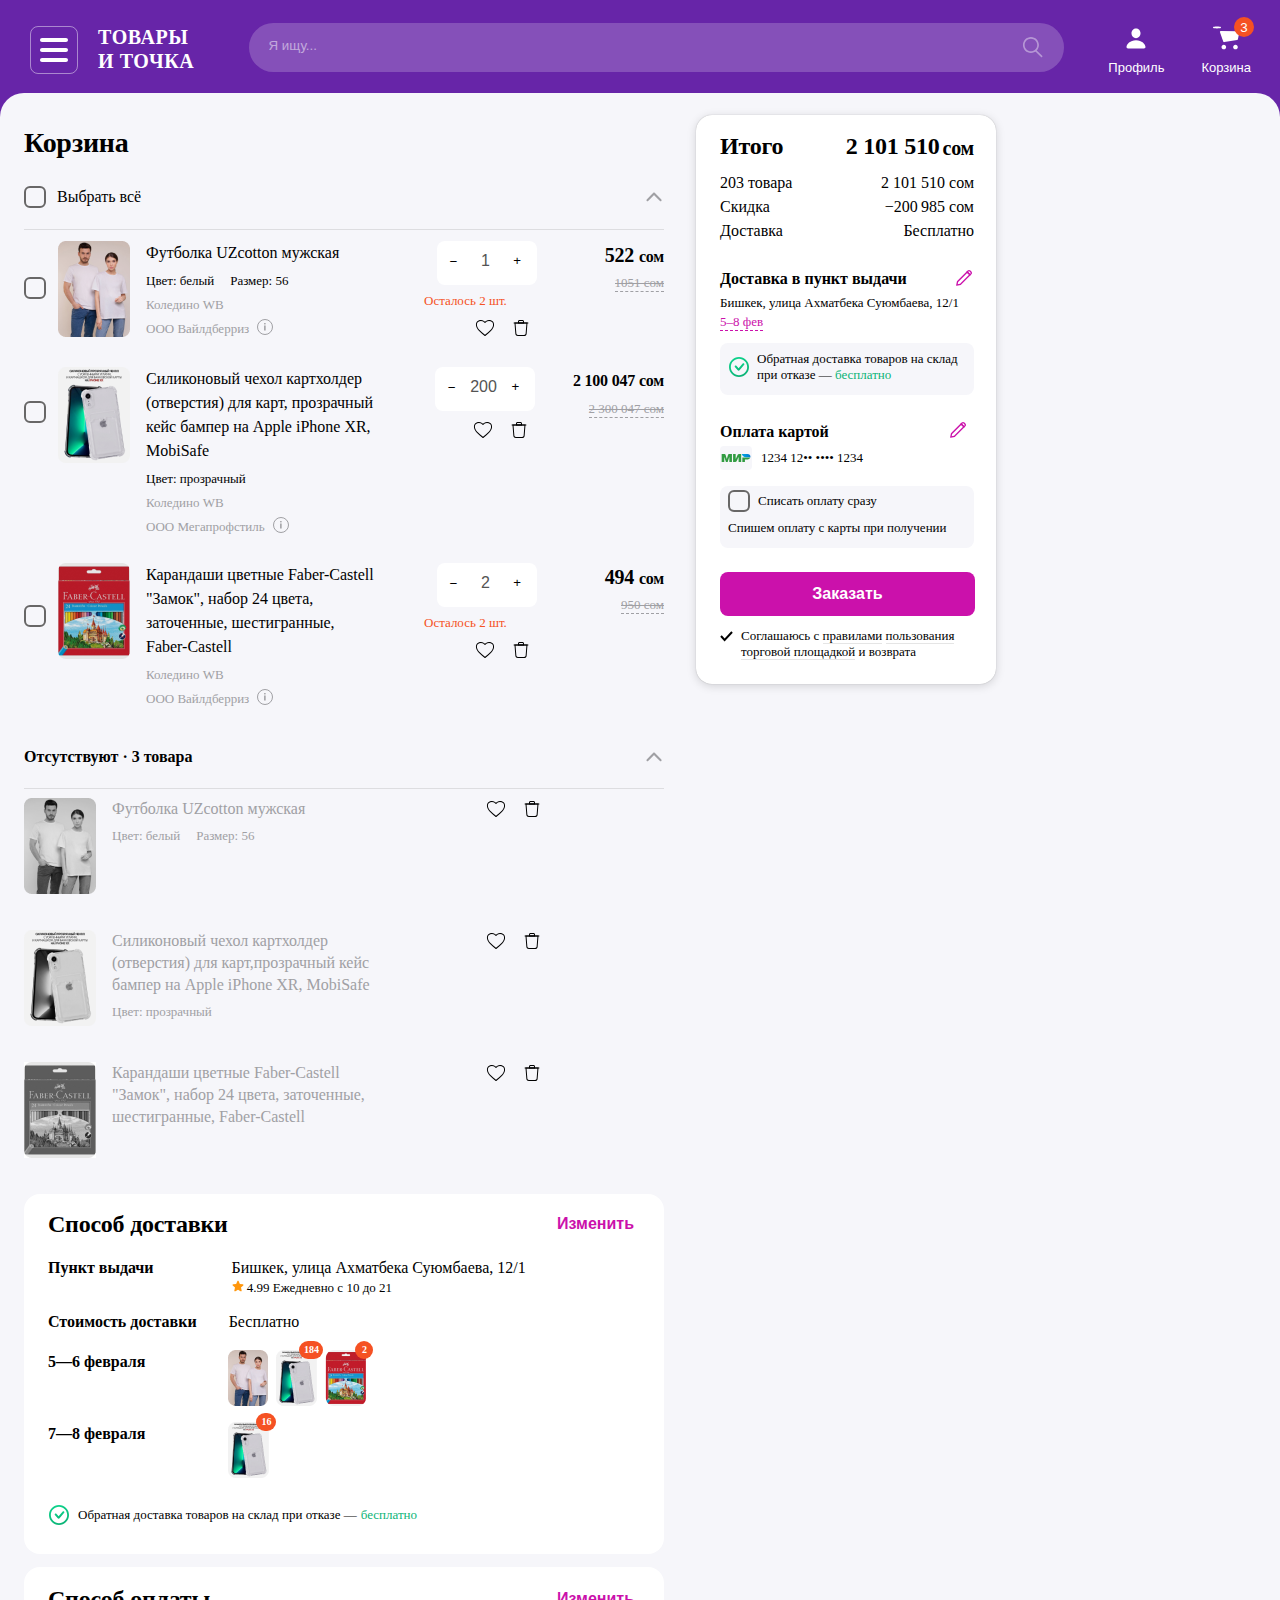
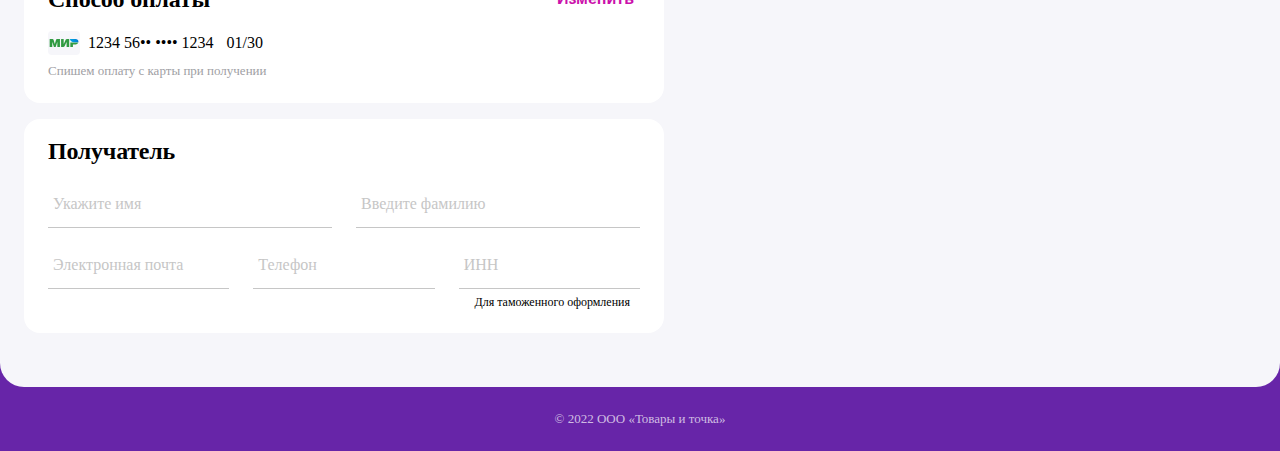
==== commit a5507838: "init: counter" ====
--- a/src/index.html
+++ b/src/index.html
@@ -183,11 +183,11 @@
 								<!-- counter -->
 								<div class="orders__wrap">
 									<div class="order__counter">
-										<div class="order__counter-container" data-counter>
+										<div class="order__counter-container max-2" data-counter>
 											<button class="order__counter-btn btn-minus">
 												−
 											</button>
-											<input type="text" class="order__counter-spn" disabled value="1" id="input-1"
+											<input type="text" class="order__counter-spn" disabled value="1" id="input-1" data-price="522"
 												></input>
 											
 											<button
@@ -305,7 +305,7 @@
 												−
 											</button>
 											<input type="text" class="order__counter-spn" disabled value="200" id="input-1"
-												></input>
+												data-price="10500"></input>
 											
 											<button
 												class="order__counter-btn  btn-plus"
@@ -421,7 +421,7 @@
 												−
 											</button>
 											<input type="text" class="order__counter-spn" disabled value="2" id="input-1"
-												></input>
+											data-price="494"	></input>
 											
 											<button
 												class="order__counter-btn  btn-plus"
@@ -1036,7 +1036,7 @@
 					<ul class="sum__list">
 						<li  class="sum__item">
 							<p class="sum__item-text">203 товара</p>
-							<p class="sum__item-text">2 302 048 сом</p>
+							<p class="sum__item-text" id="sum-total">2 302 048 сом</p>
 						</li>
 						<li  class="sum__item">
 							<p class="sum__item-text">Скидка</p>
@@ -1222,7 +1222,7 @@
 					<ul class="popup-payment__content-list">
 						<li class="popup-payment__content-item">
 							<label class="popup-payment__content-label">
-								<input type="radio" class="popup-radio__real" name="payments" value="cart-sber">
+								<input type="radio" class="popup-radio__real" name="payments" value="cart-sber" checked="true">
 								<span class="popup-radio__custom"></span>
 								<img src="../public/images/payments-content-1.svg" alt="icon-payment">
 								<p class="popup-payment__content-text">1234 56•• •••• 1234</p>
@@ -1278,7 +1278,7 @@
 					<ul class="delevery-popup__adress-list">
 						<li class="delevery-popup__adress-item">
 							<label class="popup-payment__content-label">
-								<input type="radio" class="popup-radio__real" name="payments" value="cart-sber">
+								<input type="radio" class="popup-radio__real" name="payments" value="cart-sber" checked="true">
 								<span class="popup-radio__custom"></span>
 								<p class="popup-payment__content-text">Бишкек, улица Табышалиева, 57</p>
 							</label>
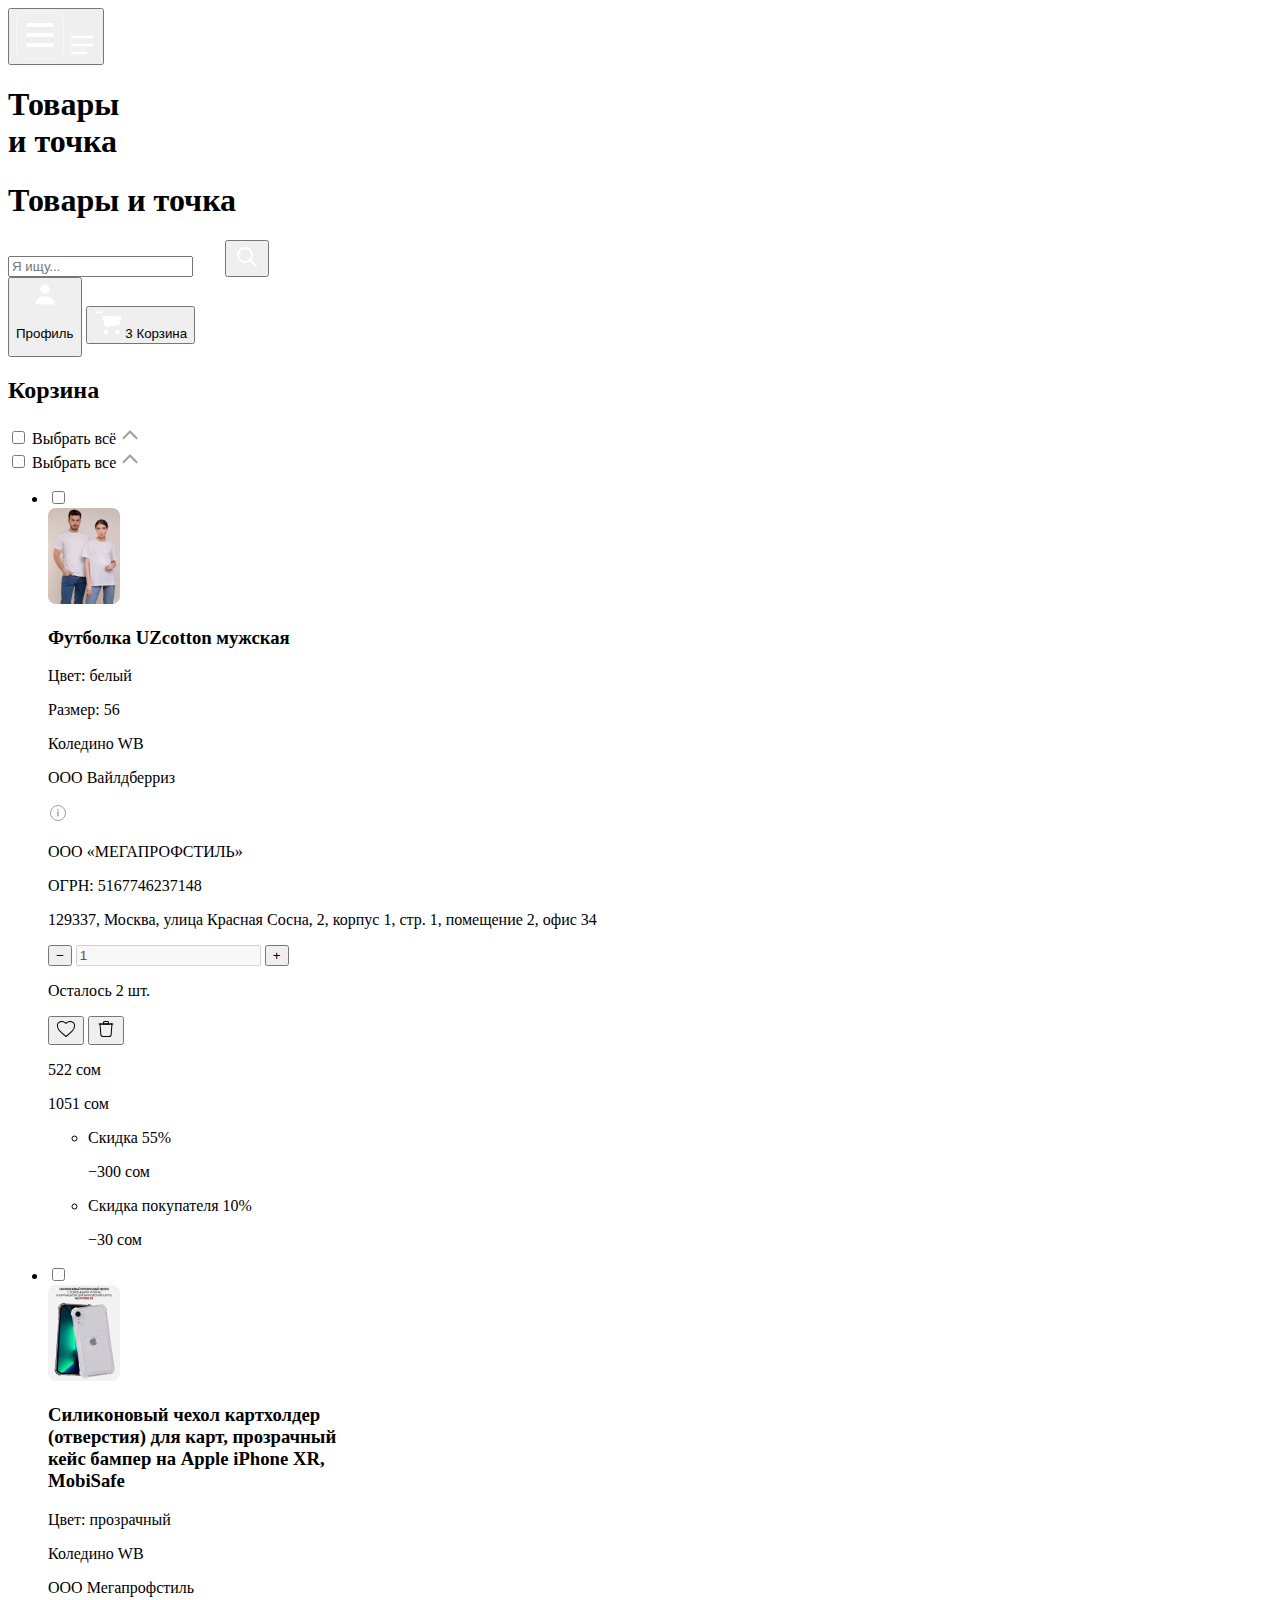
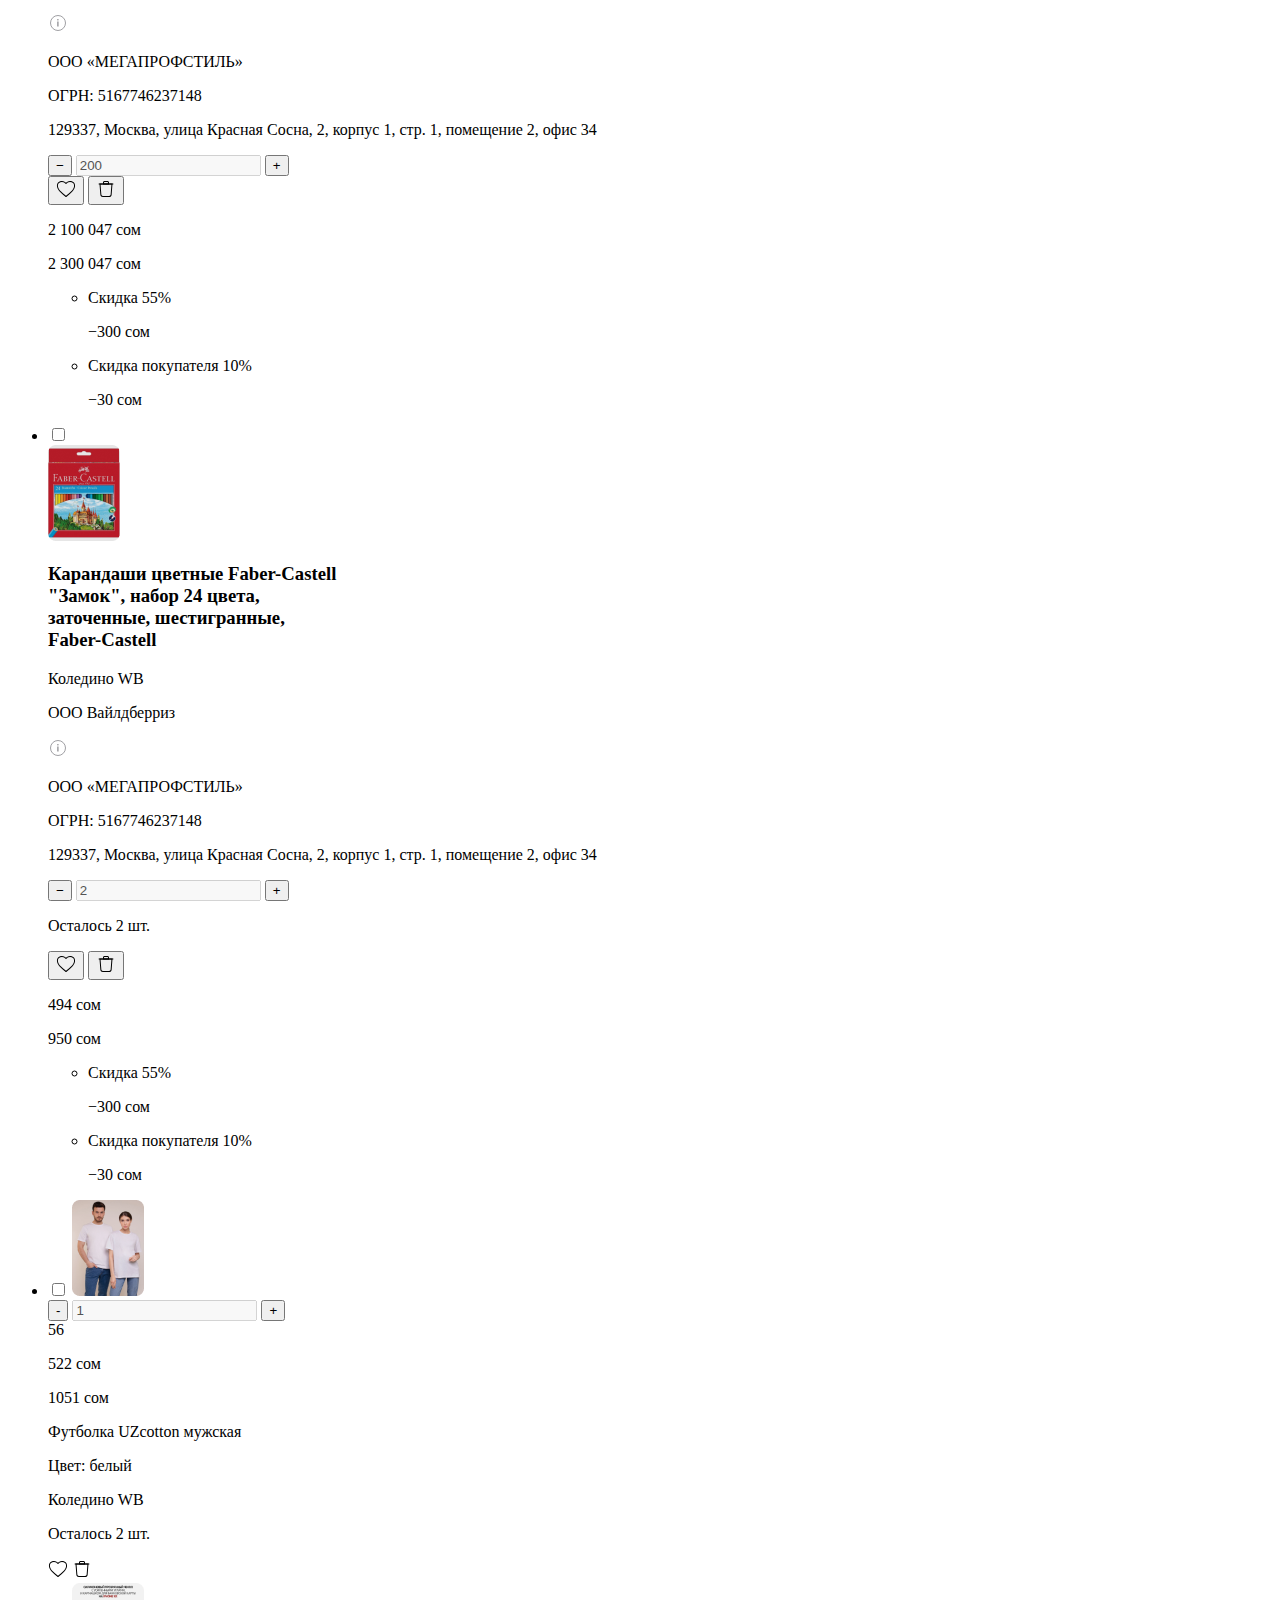
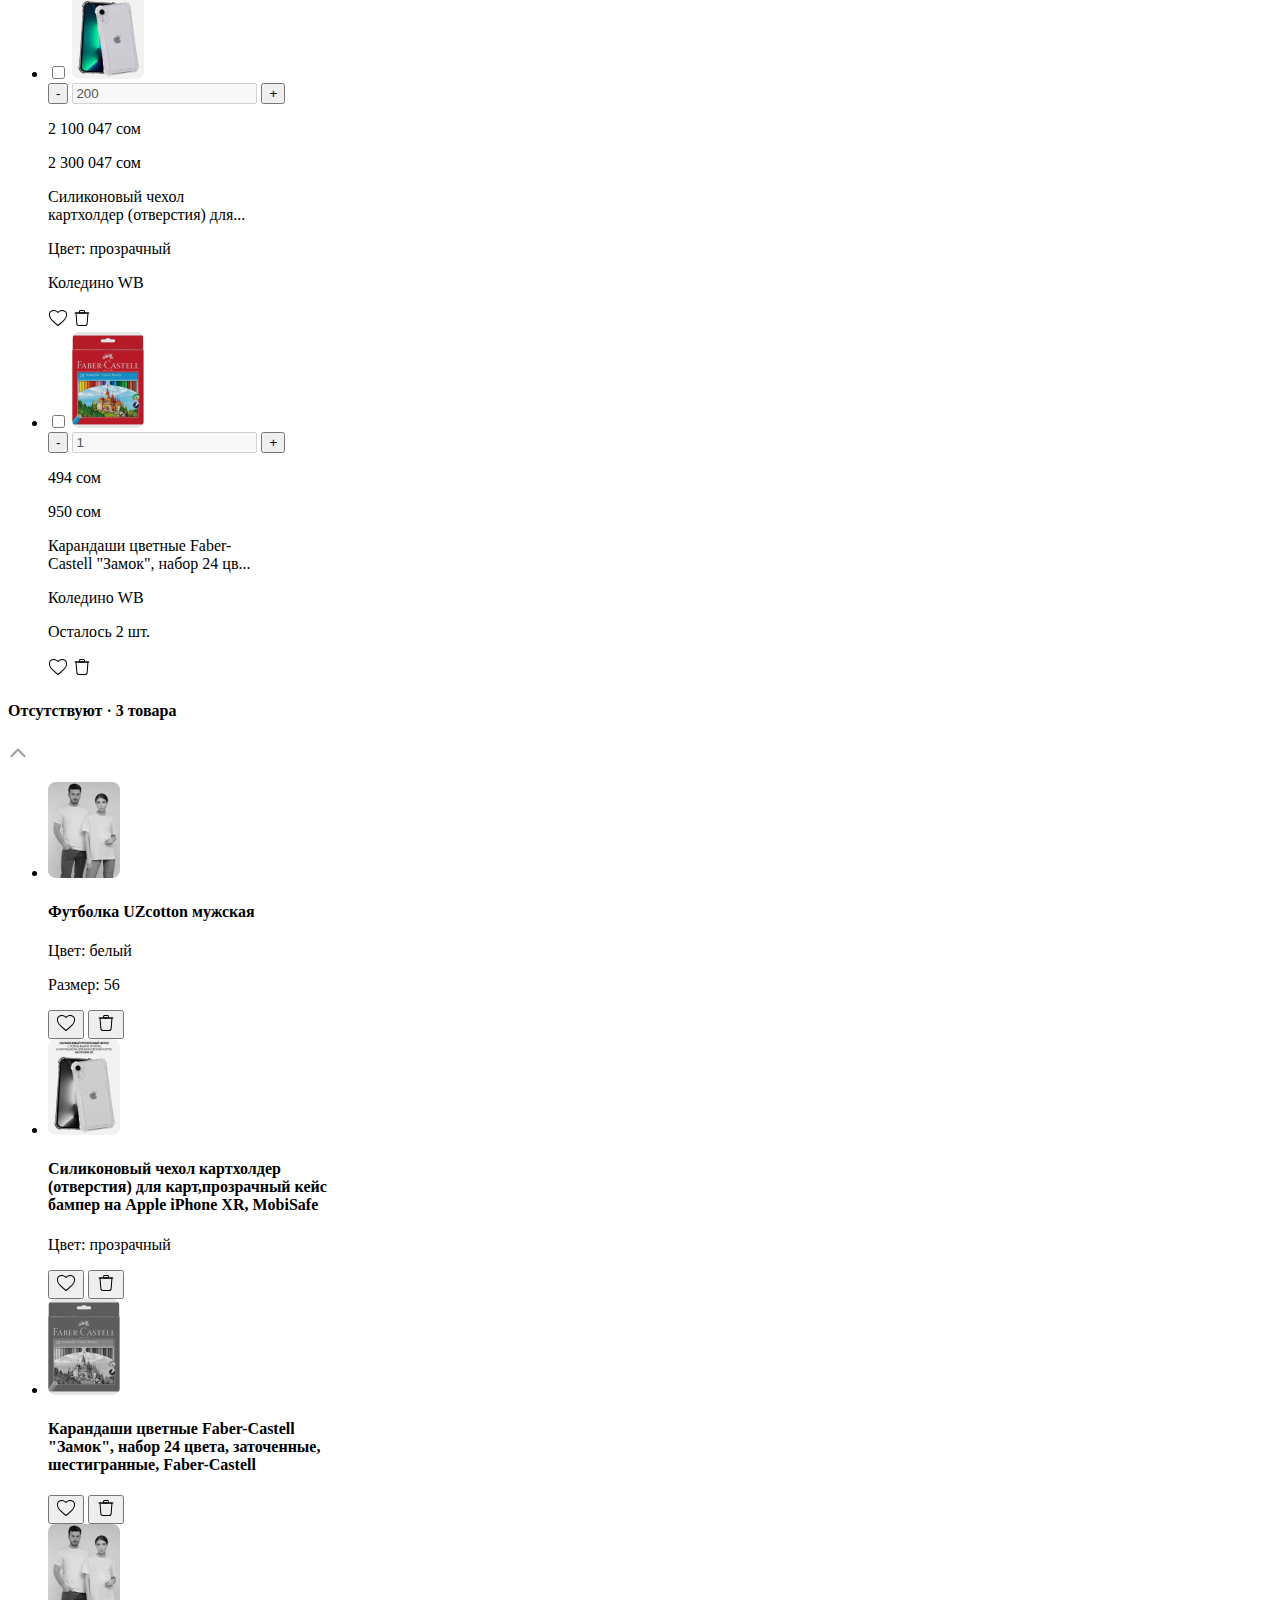
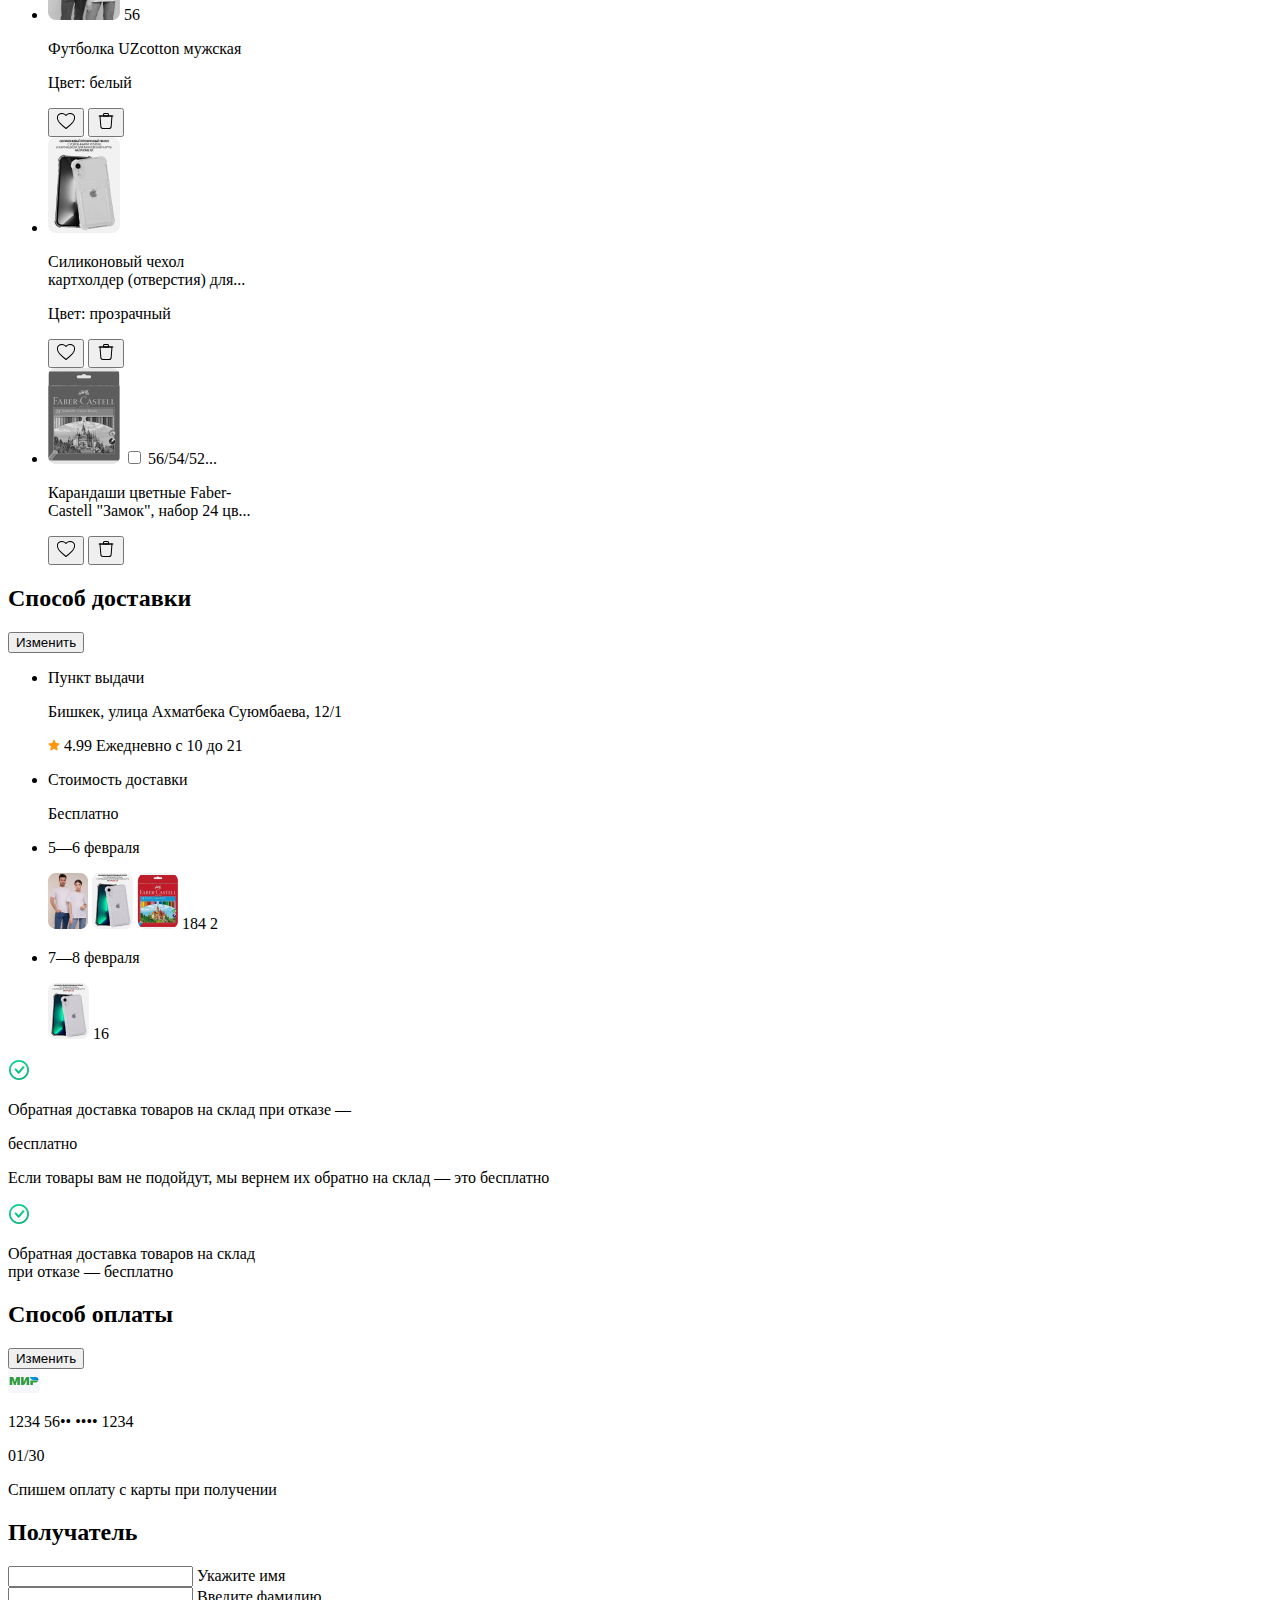
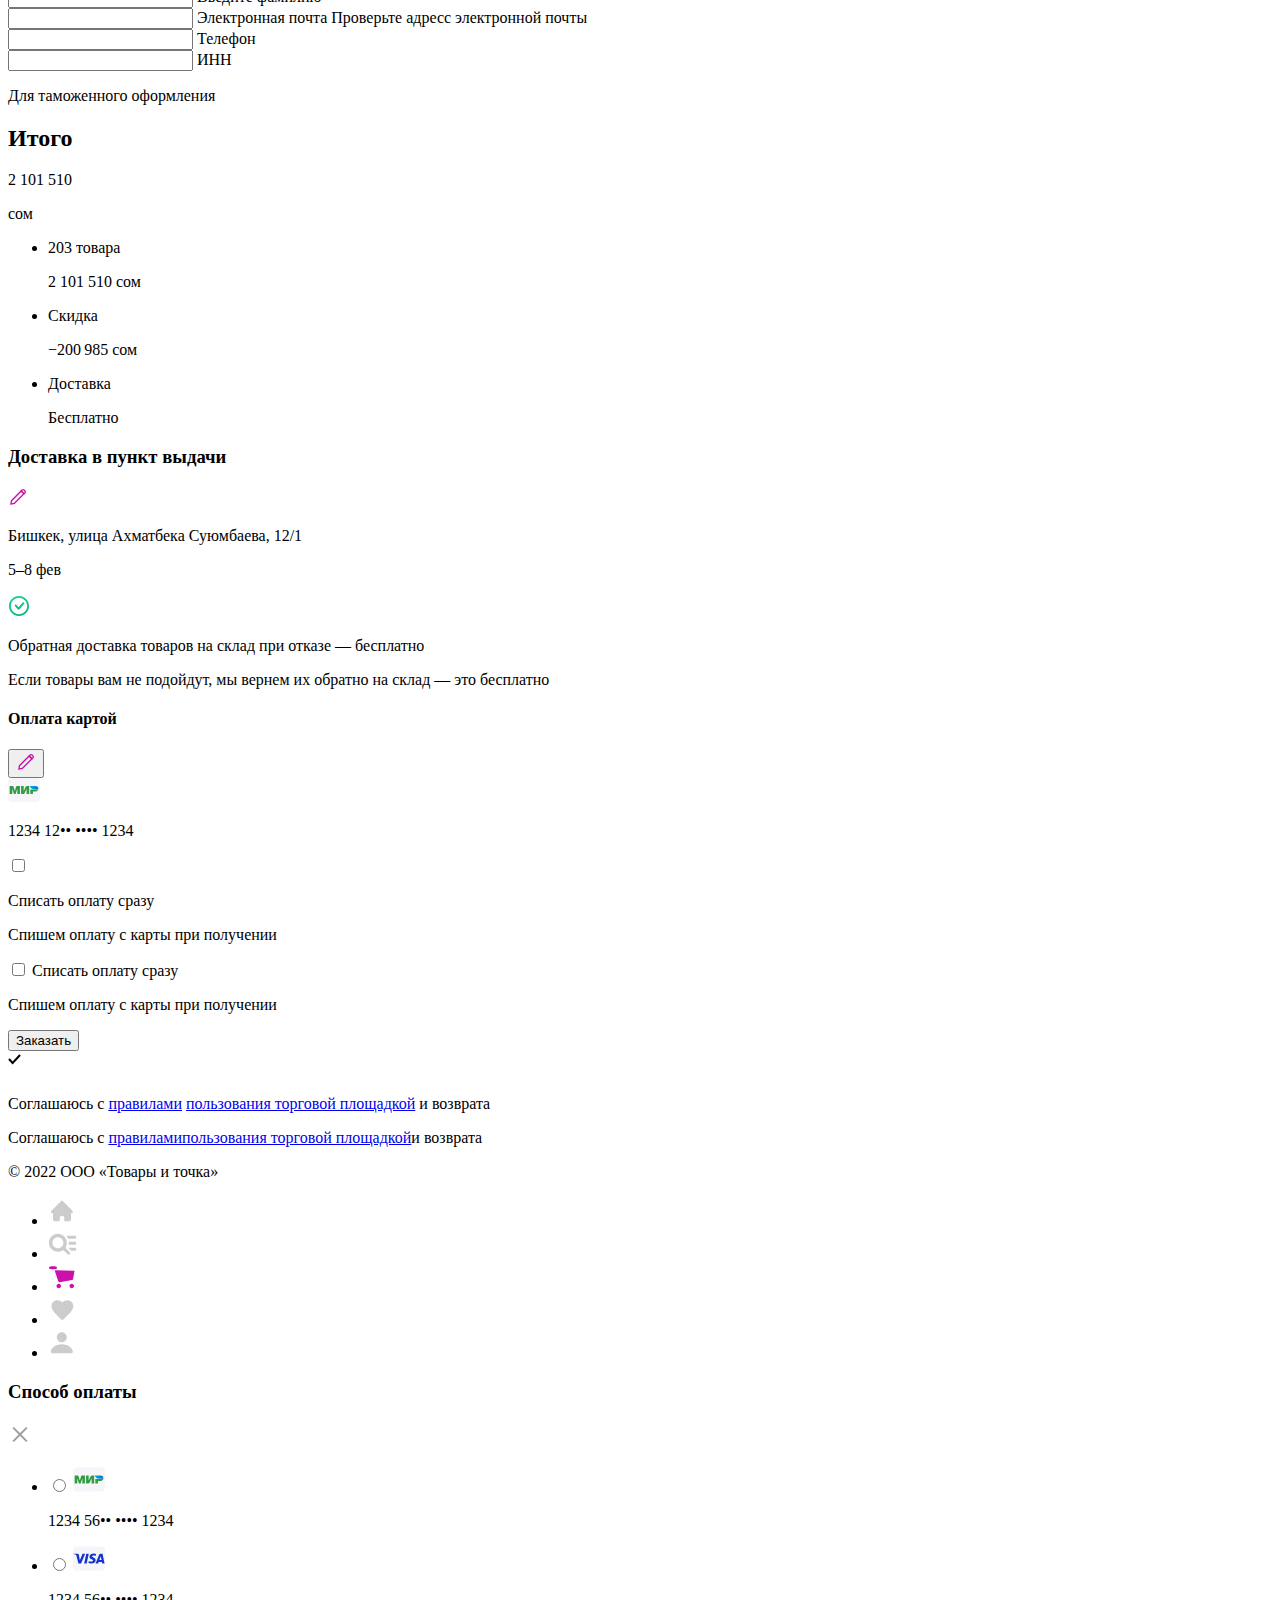
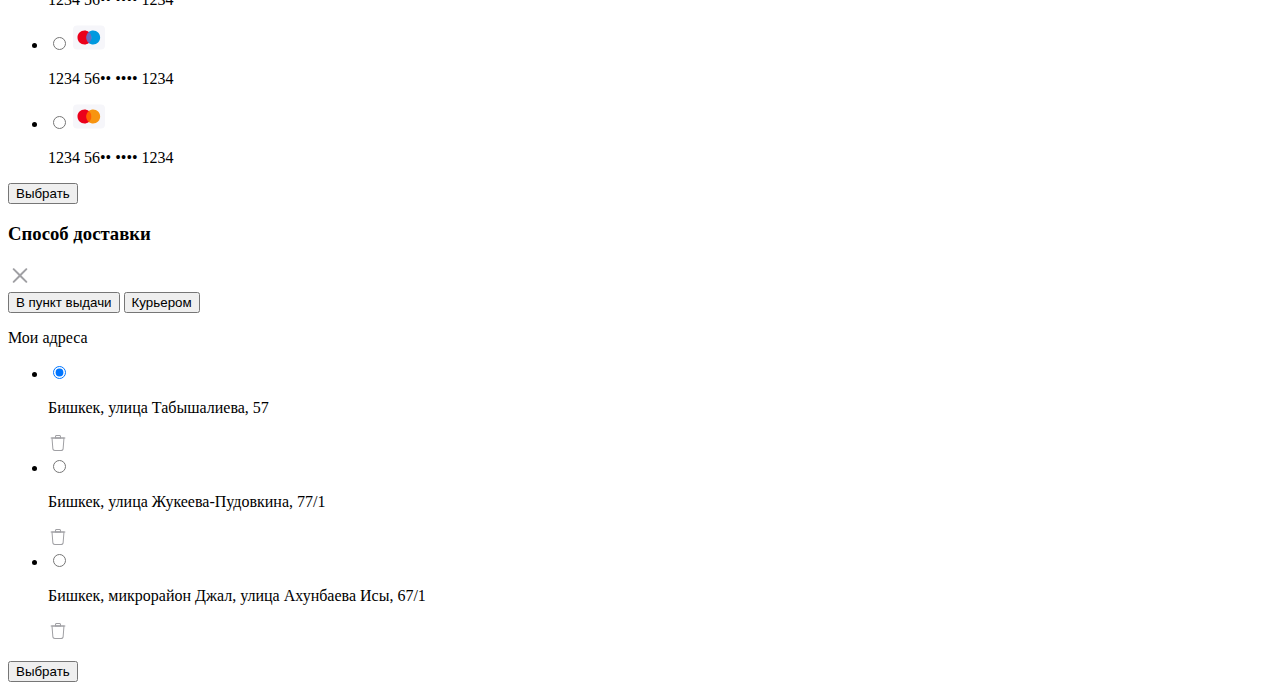
==== commit 233a3f39: "fix: css link" ====
--- a/src/index.html
+++ b/src/index.html
@@ -3,9 +3,10 @@
 	<head>
 		<meta charset="UTF-8" />
 		<meta name="viewport" content="width=device-width, initial-scale=1.0" />
-		<link rel="stylesheet" href="/src/styles/reset.css" />
-		<link rel="stylesheet" href="/src/styles/fonts.css" />
-		<link rel="stylesheet" href="/src/styles/style.css" />
+		<link rel="stylesheet" href="/wb-cart/src/styles/reset.css" />
+		<link rel="stylesheet" href="/wb-cart/src/styles/fonts.css" />
+		<link rel="stylesheet" href="/wb-cart/src/styles/style.css" />
+		<link rel="stylesheet" href="/wb-cart/src/styles/adaptive.css">
 		<title>wb-cart</title>
 	</head>
 	<body>
@@ -104,19 +105,22 @@
 
 
 						<div class="orders__mob">
-							<label class="checkbox__mob-wrap">
+							<label class="checkbox__mob-wrap" id="root-label" for="real-checkbox" >
 								<input
 										type="checkbox"
 										class="real-checkbox"
+										id="real-checkbox"
 								/>
-								<span class="custom-checkbox__mob"></span>
+								<span class="custom-checkbox__mob" id="root-check"></span>
 								Выбрать все
 							</label>
 
-							<img
+							<span class="checkbox__mob-spn"> 
+								<img
 									src="../public/images/arrow-icon.svg"
 									alt="arrow-icon"
 							/>
+							</span>
 						</div>
 
 						<!-- orders list and orders items -->
@@ -485,27 +489,21 @@
 										<input
 												type="checkbox"
 												class="real-checkbox"
+												data-mobile
 										/>
 										<span class="custom-checkbox checkbox-1"></span>
 									</label>
 									<!-- mobile-counter -->
 									<img src="../public/images/cart-item-1.png" alt="icon" class="item__mobile">
 									<div class="order__counter-container">
-										<button class="order__counter-btn counter-modile-decr">
-											<svg width="11" height="2" viewBox="0 0 11 2" fill="none" xmlns="http://www.w3.org/2000/svg">
-												<path d="M10.0996 1.49088H0.919922V0.182281H10.0996V1.49088Z" fill="black" fill-opacity="0.2"/>
-												</svg>												
+										<button class="order__counter-btn counter-modile-decr btn-minus">
+											-											
 										</button>
-										<span class="order__counter-spn"
-										>1</span
+										<input type="text" class="order__counter-spn" disabled value="1" id="input-1" data-price="522"></input>
+										<button
+												class="order__counter-btn-disable counter-modile-decr btn-plus"
 										>
-										<button
-												class="order__counter-btn-disable counter-modile-decr"
-										>
-										<svg width="11" height="10" viewBox="0 0 11 10" fill="none" xmlns="http://www.w3.org/2000/svg">
-											<path d="M10.0996 5.49088H6.1543V9.42642H4.85547V5.49088H0.919922V4.18228H4.85547V0.246735H6.1543V4.18228H10.0996V5.49088Z" fill="black"/>
-											</svg>
-											
+										+	
 										</button>
 									</div>
 									<span class="orders__mobile-spn">56</span>
@@ -546,26 +544,20 @@
 										<input
 												type="checkbox"
 												class="real-checkbox"
-										/>
-										<span class="custom-checkbox"></span>
+												data-mobile
+												/>
+										<span class="custom-checkbox" ></span>
 									</label>
 									<img src="../public/images/cart-item-2.png" alt="icon" class="item__mobile">
 									<div class="order__counter-container container-order-1">
-										<button class="order__counter-btn">
-											<svg width="11" height="2" viewBox="0 0 11 2" fill="none" xmlns="http://www.w3.org/2000/svg">
-												<path d="M10.0996 1.49088H0.919922V0.182281H10.0996V1.49088Z" fill="black"/>
-												</svg>
-												
+										<button class="order__counter-btn btn-minus">
+											-
 										</button>
-										<span class="order__counter-spn"
-										>200</span
+										<input type="text" class="order__counter-spn" disabled value="200" id="input-1" data-price="10500"></input>
+										<button
+												class="order__counter-btn-disable dis-1 counter-modile-decr btn-plus"
 										>
-										<button
-												class="order__counter-btn-disable dis-1 counter-modile-decr"
-										>
-										<svg width="11" height="10" viewBox="0 0 11 10" fill="none" xmlns="http://www.w3.org/2000/svg">
-											<path d="M10.0996 5.49088H6.1543V9.42642H4.85547V5.49088H0.919922V4.18228H4.85547V0.246735H6.1543V4.18228H10.0996V5.49088Z" fill="black"/>
-											</svg>
+										+
 											
 										</button>
 									</div>
@@ -607,27 +599,20 @@
 										<input
 												type="checkbox"
 												class="real-checkbox"
-										/>
+												data-mobile
+												/>
 										<span class="custom-checkbox checkbox-3"></span>
 									</label>
 									<img src="../public/images/cart-item-3.png" alt="icon" class="item__mobile">
 									<div class="order__counter-container container-order-2">
-										<button class="order__counter-btn">
-											<svg width="11" height="3" viewBox="0 0 11 3" fill="none" xmlns="http://www.w3.org/2000/svg">
-												<path d="M10.0996 2.15753H0.919922V0.848938H10.0996V2.15753Z" fill="black"/>
-												</svg>
-												
+										<button class="order__counter-btn btn-minus">
+											-	
 										</button>
-										<span class="order__counter-spn"
-										>2</span
+										<input type="text" class="order__counter-spn" disabled value="1" id="input-1" data-price="522"></input>
+										<button
+												class="order__counter-btn-disable dis-1 btn-plus"
 										>
-										<button
-												class="order__counter-btn-disable dis-1"
-										>
-										<svg width="11" height="11" viewBox="0 0 11 11" fill="none" xmlns="http://www.w3.org/2000/svg">
-											<path d="M10.0996 6.15753H6.1543V10.0931H4.85547V6.15753H0.919922V4.84894H4.85547V0.913391H6.1543V4.84894H10.0996V6.15753Z" fill="black"/>
-											</svg>
-											
+										+	
 										</button>
 									</div>
 								</div>
@@ -1111,10 +1096,11 @@
 						<div class="debit__mobile">
 							<div>
 								<div class="debit__mobile-inner">
-									<label class="checkbox__mob-wrap">
+									<label class="checkbox__mob-wrap" id="mob-wrap">
 										<input
 												type="checkbox"
 												class="real-checkbox"
+												id="mob-check"
 										/>
 										<span class="custom-checkbox__mob"></span>
 										<span class="debit__mobile-text">Списать оплату сразу</span>
@@ -1328,6 +1314,7 @@
 				</div>
 			</div>
 		</div>
+		<script src="./scripts/counter-mobile.js"></script>
 		<script src="./scripts/counter.js"></script>
 		<script src="./scripts/form.js"></script>
 		<script src="./scripts/popups.js"></script>
